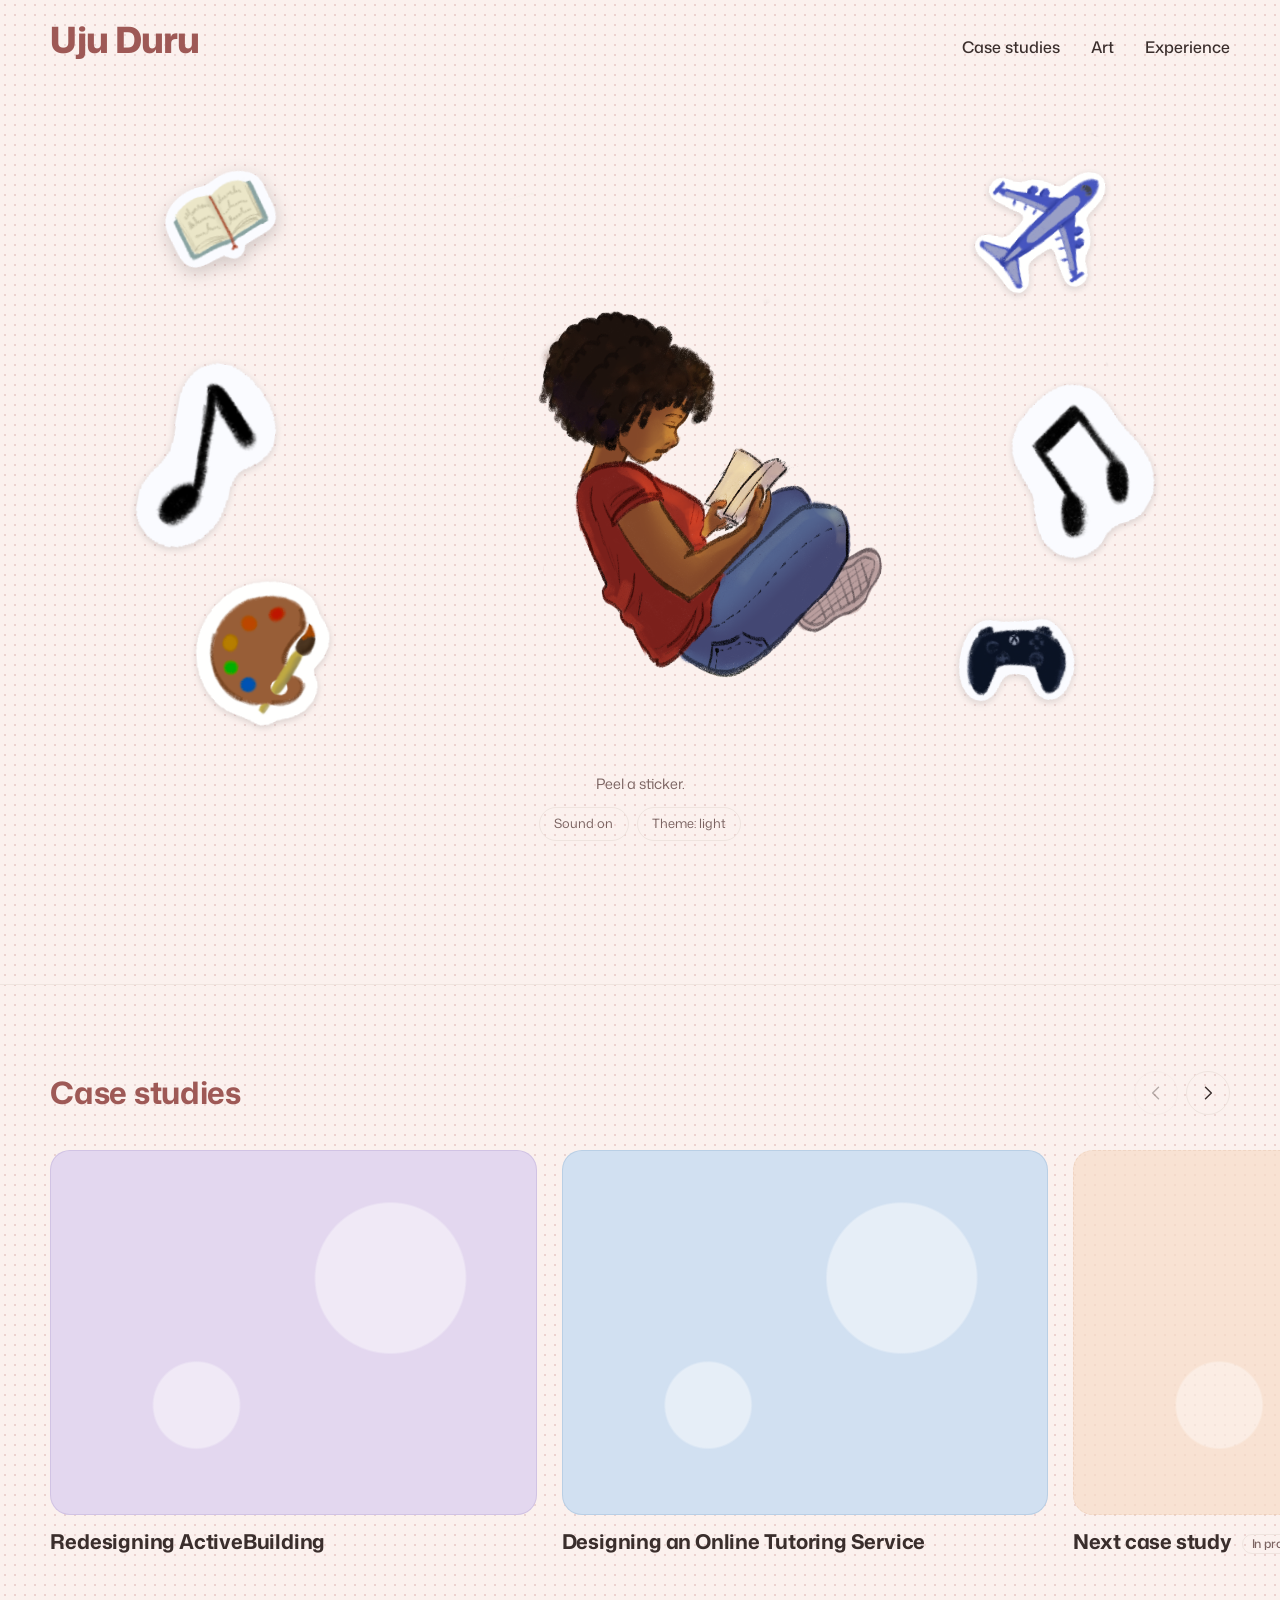
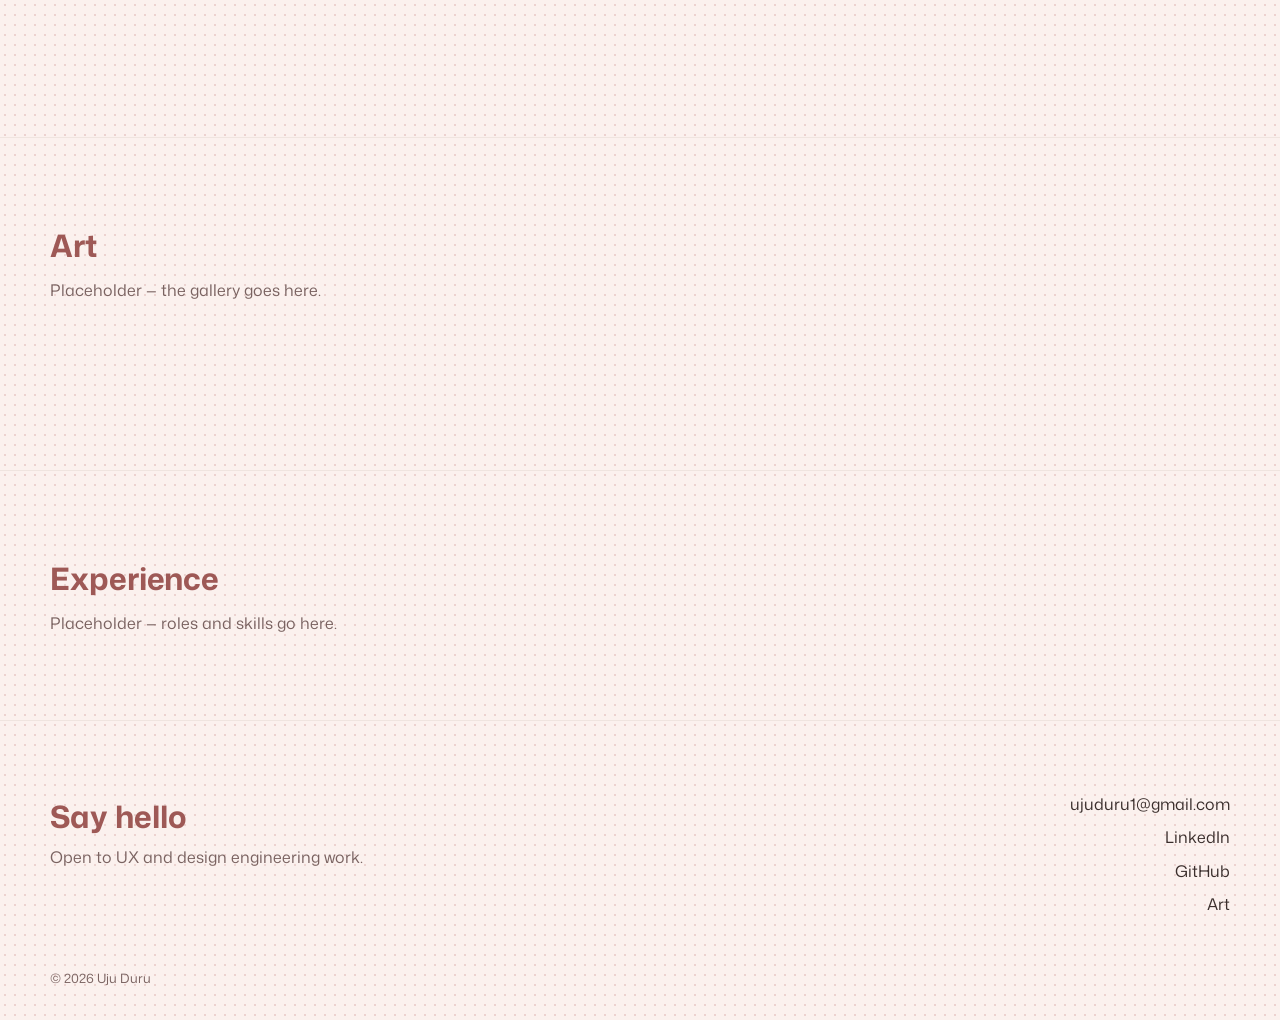
==== index.html @ 6e9f1847 "Stop the rectangular shadow showing around contour stickers The lift was a box-shadow on .sticker-in" ====
<!doctype html>
<html lang="en">
<head>
  <meta charset="utf-8">
  <meta name="viewport" content="width=device-width, initial-scale=1">
  <title>Uju Duru — UX / Design Engineer</title>
  <meta name="description" content="Portfolio of Uju Duru — case studies, art, and experience.">

  <!-- Favicon, cropped from the self-portrait so it still reads at 16px. -->
  <link rel="icon" href="assets/icon/favicon.ico" sizes="any">
  <link rel="icon" type="image/png" sizes="32x32" href="assets/icon/favicon-32.png">
  <link rel="icon" type="image/png" sizes="16x16" href="assets/icon/favicon-16.png">
  <link rel="apple-touch-icon" href="assets/icon/apple-touch-icon.png">

  <!-- Link preview. NOTE: og:image must be an ABSOLUTE url once this is hosted —
       most scrapers ignore relative paths. Swap in the real domain then. -->
  <meta property="og:type" content="website">
  <meta property="og:title" content="Uju Duru — UX / Design Engineer">
  <meta property="og:description" content="Case studies, art, and experience.">
  <meta property="og:image" content="assets/icon/link-preview.jpg">
  <meta property="og:image:width" content="1200">
  <meta property="og:image:height" content="630">
  <meta property="og:image:alt" content="A drawn self-portrait of Uju, smiling.">
  <meta name="twitter:card" content="summary_large_image">

  <!-- Display font. Swap by changing BOTH this link and --font-display in css/style.css.
       Try the others live with ?font=albert | alexandria | hanken | maven | merriweather | mona | museo -->
  <link rel="preconnect" href="https://fonts.googleapis.com">
  <link rel="preconnect" href="https://fonts.gstatic.com" crossorigin>
  <link id="display-font" rel="stylesheet"
        href="https://fonts.googleapis.com/css2?family=Mona+Sans:wght@400;500;700;800&display=swap">

  <!-- bump ?v= when you edit these, so browsers pick up the change -->
  <link rel="stylesheet" href="css/style.css?v=27">

  <!-- Artwork can be .png or .svg. Try png, then svg, then show the word (or a blank cover).
       Defined here because images start loading before the body script runs. -->
  <script>
    function pickFormat(img, fallback) {
      if (!img.dataset.tried) { img.dataset.tried = '1'; img.src = fallback; return; }
      var sticker = img.closest('.sticker');
      var hero = img.closest('.me');
      var card = img.closest('.project-card');
      if (sticker) sticker.classList.add('no-art');
      if (hero) hero.classList.add('is-placeholder');
      if (card) card.classList.add('no-art');
      img.remove();
    }
  </script>
</head>
<body data-art="contour">

  <!-- ============ HEADER ============ -->
  <header class="site-header">
    <a class="wordmark" href="index.html">Uju Duru</a>

    <nav class="site-nav" aria-label="Main">
      <ul>
        <li><a href="#case-studies">Case studies</a></li>
        <li><a href="#art">Art</a></li>
        <li><a href="#experience">Experience</a></li>
      </ul>
    </nav>
  </header>

  <main>
    <!-- ============ HERO: the girl in the bubble ============ -->
    <!-- PLACEHOLDER STRUCTURE. Drop your Figma art in and the layout holds:
         - .me-bubble  → you, floating in the big bubble (svg or png with transparency)
         - .bubble     → one per interest; --x/--y are % of the stage, --size is px
         Each bubble is a <button> so it is keyboard-reachable and screen-reader readable. -->
    <section class="scene" aria-labelledby="scene-title">
      <h1 id="scene-title" class="visually-hidden">Uju Duru — UX and design engineer</h1>

      <!-- The stickers are applied to the page. Uju is drawn into it: no die-cut
           border, no shadow, no lift, nothing to peel. That difference is the
           whole idea, so keep it if you restyle these. -->
      <div class="stage" id="stage">
        <figure class="me">
          <img src="assets/me-in-bubble.png?v=27" alt="Uju, sitting cross-legged and reading"
               onerror="pickFormat(this, 'assets/me-in-bubble.svg?v=27')">
          <figcaption class="placeholder-note">assets/me-in-bubble.png</figcaption>
        </figure>

        <button class="sticker" data-sound="reading" data-started
                style="--x: 10%; --y: 14%; --size: clamp(64px, 16.5cqw, 198px); --tilt: -13deg">
          <span class="sticker-inner">
            <img class="sticker-art" src="assets/stickers/reading.png?v=27" alt=""
                 onerror="pickFormat(this, 'assets/stickers/reading.svg?v=27')">
            <span class="sticker-shine" aria-hidden="true"></span>
            <span class="sticker-label">Reading</span>
          </span>
        </button>
        <button class="sticker" data-sound="plane"
                style="--x: 91%; --y: 12%; --size: clamp(60px, 15.5cqw, 186px); --tilt: 6deg">
          <span class="sticker-inner">
            <img class="sticker-art" src="assets/stickers/plane.png?v=27" alt=""
                 onerror="pickFormat(this, 'assets/stickers/plane.svg?v=27')">
            <span class="sticker-shine" aria-hidden="true"></span>
            <span class="sticker-label">Travel</span>
          </span>
        </button>
        <button class="sticker" data-sound="singing"
                style="--x: 7%; --y: 48%; --size: clamp(58px, 15cqw, 180px); --tilt: 10deg">
          <span class="sticker-inner">
            <img class="sticker-art" src="assets/stickers/singing.png?v=27" alt=""
                 onerror="pickFormat(this, 'assets/stickers/singing.svg?v=27')">
            <span class="sticker-shine" aria-hidden="true"></span>
            <span class="sticker-label">Singing</span>
          </span>
        </button>
        <button class="sticker" data-sound="guitar"
                style="--x: 94%; --y: 50%; --size: clamp(56px, 14.5cqw, 174px); --tilt: -15deg">
          <span class="sticker-inner">
            <img class="sticker-art" src="assets/stickers/guitar.png?v=27" alt=""
                 onerror="pickFormat(this, 'assets/stickers/guitar.svg?v=27')">
            <span class="sticker-shine" aria-hidden="true"></span>
            <span class="sticker-label">Guitar</span>
          </span>
        </button>
        <button class="sticker" data-sound="drawing"
                style="--x: 12%; --y: 84%; --size: clamp(54px, 14cqw, 168px); --tilt: -4deg">
          <span class="sticker-inner">
            <img class="sticker-art" src="assets/stickers/drawing.png?v=27" alt=""
                 onerror="pickFormat(this, 'assets/stickers/drawing.svg?v=27')">
            <span class="sticker-shine" aria-hidden="true"></span>
            <span class="sticker-label">Drawing</span>
          </span>
        </button>
        <button class="sticker" data-sound="games"
                style="--x: 88%; --y: 86%; --size: clamp(50px, 13cqw, 156px); --tilt: 12deg">
          <span class="sticker-inner">
            <img class="sticker-art" src="assets/stickers/games.png?v=27" alt=""
                 onerror="pickFormat(this, 'assets/stickers/games.svg?v=27')">
            <span class="sticker-shine" aria-hidden="true"></span>
            <span class="sticker-label">Games</span>
          </span>
        </button>
      </div>

      <p class="scene-hint">Peel a sticker.</p>

      <!-- Peeled stickers land here. The label is the only place the idea is
           ever stated, and only once the page is bare. -->
      <div class="tray" id="tray">
        <p class="tray-label"><span id="tray-text">things i like</span> <span class="tray-count" id="tray-count">(0 of 6)</span></p>
        <ul class="tray-items" id="tray-items"></ul>
        <button id="restick" class="pill tray-restick" type="button" hidden>stick them back on</button>
      </div>

      <div class="scene-controls">
        <button id="mute" class="pill" type="button" aria-pressed="false">
          <span class="mute-on">Sound on</span><span class="mute-off">Sound off</span>
        </button>
        <button id="theme" class="pill" type="button">Theme: auto</button>
      </div>
    </section>

        <!-- ============ CASE STUDIES: swipeable cards ============ -->
    <!-- One <li> per project. Cover art goes in assets/projects/<slug>.png (or .svg),
         ideally 1600x1200 (4:3). Until it exists the card shows a pastel wash with the name.
         --tint picks the wash colour from the pastels in css/style.css.
         To add a project: copy case-studies/_template.html to case-studies/<slug>.html,
         copy one <li> below, and point its href at the new page. -->
    <section id="case-studies" class="band band-carousel" data-carousel aria-labelledby="cs-title">
      <div class="band-head">
        <h2 id="cs-title">Case studies</h2>
        <div class="carousel-arrows">
          <button class="arrow" type="button" data-dir="prev" aria-label="Previous case study" aria-controls="cs-track">
            <svg viewBox="0 0 24 24" aria-hidden="true"><path d="M15 5l-7 7 7 7"/></svg>
          </button>
          <button class="arrow" type="button" data-dir="next" aria-label="Next case study" aria-controls="cs-track">
            <svg viewBox="0 0 24 24" aria-hidden="true"><path d="M9 5l7 7-7 7"/></svg>
          </button>
        </div>
      </div>

      <ul class="card-track" id="cs-track">
        <li class="project-card" style="--tint: var(--p-lilac)">
          <!-- TODO: point at case-studies/activebuilding.html once you copy the template -->
          <a href="case-studies/_template.html">
            <div class="card-cover">
              <img src="assets/projects/activebuilding.png" alt="" loading="lazy"
                   onerror="pickFormat(this, 'assets/projects/activebuilding.svg')">
            </div>
            <h3 class="card-name">Redesigning ActiveBuilding</h3>
          </a>
        </li>
        <li class="project-card" style="--tint: var(--p-sky)">
          <!-- TODO: point at case-studies/tutoring.html once you copy the template -->
          <a href="case-studies/_template.html">
            <div class="card-cover">
              <img src="assets/projects/tutoring.png" alt="" loading="lazy"
                   onerror="pickFormat(this, 'assets/projects/tutoring.svg')">
            </div>
            <h3 class="card-name">Designing an Online Tutoring Service</h3>
          </a>
        </li>
        <li class="project-card is-soon" style="--tint: var(--p-peach)">
          <div class="card-cover"></div>
          <h3 class="card-name">Next case study <span class="card-soon">In progress</span></h3>
        </li>
      </ul>
    </section>

    <section id="art" class="band">
      <h2>Art</h2>
      <p class="todo">Placeholder — the gallery goes here.</p>
    </section>

    <section id="experience" class="band">
      <h2>Experience</h2>
      <p class="todo">Placeholder — roles and skills go here.</p>
    </section>
  </main>

  <!-- ============ FOOTER ============ -->
  <footer class="site-footer">
    <div class="footer-inner">
      <div class="footer-say">
        <h2>Say hello</h2>
        <p>Open to UX and design engineering work.</p>
      </div>

      <ul class="footer-links">
        <li><a href="mailto:ujuduru1@gmail.com">ujuduru1@gmail.com</a></li>
        <li><a href="https://www.linkedin.com/in/anthonia-uju-duru/">LinkedIn</a></li>
        <li><a href="https://github.com/aoduru/">GitHub</a></li>
        <li><a href="#art">Art</a></li>
      </ul>
    </div>

    <p class="footer-fine">© <span id="year">2026</span> Uju Duru</p>
  </footer>

  <script src="js/site.js?v=27"></script>
  <script src="js/stickers.js?v=27"></script>
  <script src="js/carousel.js?v=27"></script>
</body>
</html>
---- css/style.css ----
/* ===========================================================
   Uju Duru — portfolio
   Tokens first. Replace the colour values with your Figma ones;
   nothing else needs to change.
   =========================================================== */

:root {
  /* --- Type ---------------------------------------------------
     Display font options (all on Google Fonts). To switch, change
     this value AND the <link> in index.html:
       'Albert Sans'      — clean, neutral, friendly
       'Alexandria'       — geometric, a little wide
       'Hanken Grotesk'   — grotesk, very legible
       'Maven Pro'        — rounded, playful
       'Merriweather Sans'— sturdy, humanist
       'Mona Sans'        — wide weight range, modern  ← current
       'MuseoModerno'     — the most playful of the seven
  */
  --font-display: 'Mona Sans', system-ui, -apple-system, sans-serif;
  --font-body: var(--font-display);

  --step-name: clamp(1.5rem, 1.1rem + 1.6vw, 2.25rem);
  --step-nav: clamp(0.9rem, 0.85rem + 0.2vw, 1rem);
  --step-h2: clamp(1.4rem, 1.2rem + 0.9vw, 2rem);

  /* --- Colour -------------------------------------------------
     Cream + pink. The pink has two jobs and two values, because
     #CA8A88 on #FFFDF8 is 2.75:1 — too low for body text (needs
     4.5:1) and even for large text (needs 3:1).
       --accent      #CA8A88  your pink, for rules, hovers, accents
       --accent-ink  #9E5956  same hue, darkened to 5.1:1, for pink TEXT
       --ink         #3A2E2C  warm near-black, 12.9:1, for reading
  */
  /* Page base. Three options, switchable with ?bg=cream | white | sky
     so you can compare them on the real page. */
  --cream: #FFFDF8;
  --white: #FFFFFF;
  --blush: #FBF1EE;
  --page: var(--blush);

  --bg: var(--page);
  --ink: #3A2E2C;
  --ink-soft: #7A6361;
  --rule: #EFE4DF;
  --accent: #CA8A88;
  --accent-ink: #9E5956;

  /* Dot grid, like sketchbook paper. A regular square grid rather than an
     offset one: dot-grid notebooks are square, and the even rhythm is what
     reads as "something you could draw on". */
  --dot: rgba(202, 138, 136, 0.30);
  --dot-gap: 10px;
  --dot-r: 0.9px;

  /* used by the project-card placeholder wash */
  --bubble-skin: rgba(255, 255, 255, 0.45);
  --bubble-edge: rgba(202, 138, 136, 0.55);

  /* Pastels, one per interest. Soft enough to sit on sky without
     competing with the sketch inside. */
  --p-lilac:  #D9CCF0;
  --p-sky:    #BFD8F2;
  --p-rose:   #F2C9D4;
  --p-peach:  #F7D4B8;
  --p-mint:   #BFE6D4;
  --p-butter: #F6E3A8;

  /* --- Layout ------------------------------------------------ */
  --gutter: clamp(1.25rem, 0.75rem + 3vw, 4rem);
  --header-pad: 1.25rem;   /* equal top and bottom */
  --measure: 68ch;
}

:root[data-bg="white"] { --page: var(--white); }
:root[data-bg="cream"] { --page: var(--cream); }

/* --- Dark: a night sky, not a brown room -------------------------------
   Deliberately NOT applied on bare `prefers-color-scheme: dark`. The site is
   light by default for everyone; dark arrives only when the visitor chooses
   it, or chooses "auto" and their system is dark. -------------------------- */
@media (prefers-color-scheme: dark) {
  :root[data-theme="auto"] {
    --bg: #121823;
    --ink: #EEF2F8;
    --ink-soft: #A9B4C4;
    --rule: #252E3C;
    --accent: #E0A5A2;
    --accent-ink: #E8B8B5;
    --dot: rgba(224, 165, 162, 0.22);
    --bubble-skin: rgba(232, 238, 247, 0.07);
    --bubble-edge: rgba(224, 165, 162, 0.5);
  }
}
:root[data-theme="dark"] {
  --bg: #121823;
  --ink: #EEF2F8;
  --ink-soft: #A9B4C4;
  --rule: #252E3C;
  --accent: #E0A5A2;
  --accent-ink: #E8B8B5;
  --dot: rgba(224, 165, 162, 0.22);
  --bubble-skin: rgba(232, 238, 247, 0.07);
  --bubble-edge: rgba(224, 165, 162, 0.5);
}

/* ---------- Reset-ish ---------- */
*, *::before, *::after { box-sizing: border-box; }
html { -webkit-text-size-adjust: 100%; }
body {
  margin: 0;
  background-color: var(--bg);
  background-image: radial-gradient(circle at center,
    var(--dot) var(--dot-r), transparent calc(var(--dot-r) + 0.5px));
  background-size: var(--dot-gap) var(--dot-gap);
  color: var(--ink);
  font-family: var(--font-body);
  font-size: 1rem;
  line-height: 1.6;
  -webkit-font-smoothing: antialiased;
}
img, svg { max-width: 100%; height: auto; display: block; }
a { color: inherit; }

.visually-hidden {
  position: absolute; width: 1px; height: 1px;
  padding: 0; margin: -1px; overflow: hidden;
  clip: rect(0 0 0 0); white-space: nowrap; border: 0;
}

/* ===========================================================
   HEADER — name left, links right, space-between
   =========================================================== */
.site-header {
  display: flex;
  justify-content: space-between;
  align-items: baseline;
  gap: 1.5rem;
  flex-wrap: wrap;
  padding: var(--header-pad) var(--gutter);
}

.wordmark {
  font-family: var(--font-display);
  font-size: var(--step-name);
  font-weight: 800;
  letter-spacing: -0.02em;
  text-decoration: none;
  line-height: 1.1;
}
.wordmark { color: var(--accent-ink); }
.wordmark:hover { color: var(--ink); }

.site-nav ul {
  display: flex;
  align-items: baseline;
  gap: clamp(1rem, 0.5rem + 1.8vw, 2.25rem);
  margin: 0; padding: 0;
  list-style: none;
}
.site-nav a {
  font-family: var(--font-display);
  font-size: var(--step-nav);
  font-weight: 500;
  text-decoration: none;
  padding-bottom: 2px;
  border-bottom: 1.5px solid transparent;
}
.site-nav a:hover,
.site-nav a:focus-visible { border-bottom-color: var(--accent); }

/* ===========================================================
   HERO — the sticker page
   =========================================================== */
/* The hero fills the screen below the header and centres itself in it, so the
   whole composition — Uju, the stickers, the hint and the controls — is visible
   the moment the page opens instead of running off the bottom. */
.scene {
  min-height: calc(100svh - 80px);
  display: flex;
  flex-direction: column;
  justify-content: center;
  padding: clamp(0.5rem, 1vw, 1.5rem) var(--gutter) clamp(1rem, 2vw, 2rem);
}

.stage {
  position: relative;
  /* Height-led rather than width-led: the stage takes what the viewport has
     left over, and its width follows from the ratio. */
  height: min(calc(100svh - 260px), 620px);
  aspect-ratio: 16 / 10;
  width: auto;
  max-width: 100%;
  margin-inline: auto;
  min-height: 360px;
  /* Sticker sizes are given in cqw, so they grow with the stage instead of
     staying at a fixed pixel size and shrinking visually on a big screen. */
  container-type: inline-size;
}

/* Uju: drawn into the paper. No border, no shadow, no lift — the one thing
   on this page that cannot be peeled off. */
.me {
  position: absolute;
  inset: 50% auto auto 50%;
  translate: -50% -50%;
  height: 92%;
  width: auto;
  max-width: 62%;
  margin: 0;
}
.me img { height: 100%; width: auto; object-fit: contain; }
.me .placeholder-note { display: none; }
.me.is-placeholder {
  aspect-ratio: 1;
  display: grid;
  place-items: center;
  border: 1.5px dashed var(--rule);
  border-radius: 50%;
}
.me.is-placeholder .placeholder-note {
  display: block;
  font-size: 0.8rem;
  color: var(--ink-soft);
}

/* ---------- Stickers ---------- */
.sticker[data-sound="reading"] { --tint: var(--p-lilac); }
.sticker[data-sound="plane"]   { --tint: var(--p-sky); }
.sticker[data-sound="singing"] { --tint: var(--p-rose); }
.sticker[data-sound="drawing"] { --tint: var(--p-peach); }
.sticker[data-sound="guitar"]  { --tint: var(--p-butter); }
.sticker[data-sound="games"]   { --tint: var(--p-mint); }

.sticker {
  position: absolute;
  left: var(--x);
  top: var(--y);
  width: var(--size);
  height: var(--size);
  translate: -50% -50%;
  rotate: var(--tilt, 0deg);     /* stickers are never applied straight */
  padding: 0;
  border: 0;
  background: none;
  font: inherit;
  cursor: grab;
}

/* The die cut: a white edge around the art, the way a cut sticker keeps a
   margin of backing. The lift happens on this inner layer so the outer one
   stays free to carry the sticker across to the tray. */
.sticker-inner {
  display: grid;
  place-items: center;
  width: 100%;
  height: 100%;
  border-radius: 24%;
  background: color-mix(in srgb, var(--tint) 34%, #FFFFFF);
  border: 4px solid #FFFFFF;
  box-shadow: 0 2px 4px rgba(58, 46, 44, 0.16);
  transform-origin: 14% 14%;
  transition: transform 220ms cubic-bezier(0.2, 0.7, 0.3, 1), box-shadow 220ms ease;
  will-change: transform;
}

/* Hover is the invitation; the click commits. Rotating about the top-left
   origin lifts the opposite corner toward the reader. */
.sticker:hover .sticker-inner,
.sticker:focus-visible .sticker-inner {
  transform: perspective(620px) rotate3d(-1, 1, 0, 17deg) translateZ(6px);
  box-shadow: 0 12px 20px rgba(58, 46, 44, 0.20);
}

/* One sticker starts already peeled a little, which teaches the whole
   interaction without a word of instruction. */
.sticker[data-started] .sticker-inner {
  transform: perspective(620px) rotate3d(-1, 1, 0, 11deg) translateZ(3px);
  box-shadow: 0 8px 14px rgba(58, 46, 44, 0.18);
}

/* No hover on touch, so every sticker wears a lifted corner at rest. */
@media (hover: none) {
  .sticker .sticker-inner {
    transform: perspective(620px) rotate3d(-1, 1, 0, 10deg) translateZ(3px);
    box-shadow: 0 8px 14px rgba(58, 46, 44, 0.18);
  }
}

.sticker:focus-visible { outline: 2px solid var(--accent); outline-offset: 4px; }
.sticker:active { cursor: grabbing; }

.sticker-art {
  width: 64%;
  height: 64%;
  object-fit: contain;
  pointer-events: none;
  user-select: none;
  /* drop-shadow traces the artwork's alpha rather than its box, so once the
     die cut is drawn into the PNG the shadow follows the cut edge. */
  filter: drop-shadow(0 2px 3px rgba(58, 46, 44, 0.18));
  transition: filter 220ms ease;
}

/* A coloured glow behind the art on hover — the sticker catching the light. */
.sticker:hover .sticker-art,
.sticker:focus-visible .sticker-art {
  filter:
    drop-shadow(0 6px 10px rgba(58, 46, 44, 0.22))
    drop-shadow(0 0 9px color-mix(in srgb, var(--tint) 75%, transparent));
}

/* The gloss sweep. Masked by the artwork's own alpha (--art, set in JS from
   whichever file actually loaded), so the highlight runs across the sticker
   shape instead of a rectangle — which is what makes it read as laminate. */
.sticker-shine {
  position: absolute;
  width: 64%;
  height: 64%;
  pointer-events: none;
  opacity: 0;
  background: linear-gradient(105deg,
    transparent 38%,
    rgba(255, 255, 255, 0.78) 48%,
    rgba(255, 255, 255, 0.95) 51%,
    transparent 62%);
  background-size: 260% 100%;
  background-position: 140% 0;
  mask-image: var(--art, none);
  mask-size: contain;
  mask-position: center;
  mask-repeat: no-repeat;
  -webkit-mask-image: var(--art, none);
  -webkit-mask-size: contain;
  -webkit-mask-position: center;
  -webkit-mask-repeat: no-repeat;
  transition: opacity 180ms ease;
}
.sticker:hover .sticker-shine,
.sticker:focus-visible .sticker-shine {
  opacity: 1;
  animation: shine-sweep 820ms cubic-bezier(0.3, 0.6, 0.3, 1);
}
@keyframes shine-sweep {
  from { background-position: 140% 0; }
  to   { background-position: -45% 0; }
}

/* A second, slower glimmer on the sticker that rests already lifted, so the
   one teaching the interaction also catches the eye. */
.sticker[data-started] .sticker-shine {
  opacity: 0.55;
  animation: shine-sweep 2.6s cubic-bezier(0.3, 0.6, 0.3, 1) 1.2s 2;
}

/* Always in the accessibility tree; visible only when a drawing is missing. */
.sticker-label {
  position: absolute;
  width: 1px; height: 1px;
  margin: -1px; padding: 0;
  overflow: hidden;
  clip: rect(0 0 0 0);
  white-space: nowrap;
}
.sticker.no-art .sticker-shine { display: none; }
.sticker.no-art .sticker-label {
  position: static;
  width: auto; height: auto;
  margin: 0; overflow: visible;
  clip: auto; white-space: normal;
  font-size: 0.8rem;
  color: var(--ink);
}

/* ---------------------------------------------------------------
   CONTOUR ART
   When the drawings carry their own white die cut, every bit of chrome
   underneath them is wrong — the sticker should BE the shape, with no
   white space of its own. Set data-art="contour" on <body> and the
   circle, the pastel fill and the card shadow all drop away, leaving the
   artwork, a shadow tracing its cut edge, and the gloss.

   It sits on <body> rather than .stage so the tray copies change too;
   otherwise peeled stickers would land as circles.
   --------------------------------------------------------------- */
.sticker[data-art="contour"] .sticker-inner,
body[data-art="contour"] .sticker-inner {
  background: none;
  border: 0;
  box-shadow: none;
  border-radius: 0;
}
.sticker[data-art="contour"] .sticker-art,
.sticker[data-art="contour"] .sticker-shine,
body[data-art="contour"] .sticker-art,
body[data-art="contour"] .sticker-shine {
  width: 100%;
  height: 100%;
}
/* The lift shadow is a box-shadow on a square element. With no square to cast
   it, it shows as a floating rectangle around transparent art — most obvious on
   the book, which is wide and pale. In contour mode the lift is carried by a
   drop-shadow on the artwork instead, which follows the drawn edge.

   These selectors are deliberately long: they have to out-weigh
   .sticker:hover .sticker-inner and .sticker[data-started] .sticker-inner,
   which are more specific than the plain contour rule above. */
body[data-art="contour"] .sticker .sticker-inner,
body[data-art="contour"] .sticker:hover .sticker-inner,
body[data-art="contour"] .sticker:focus-visible .sticker-inner,
body[data-art="contour"] .sticker[data-started] .sticker-inner {
  box-shadow: none;
}
body[data-art="contour"] .sticker[data-started] .sticker-art {
  filter: drop-shadow(0 6px 9px rgba(58, 46, 44, 0.22));
}
body[data-art="contour"] .sticker:hover .sticker-art,
body[data-art="contour"] .sticker:focus-visible .sticker-art {
  filter:
    drop-shadow(0 9px 14px rgba(58, 46, 44, 0.26))
    drop-shadow(0 0 9px color-mix(in srgb, var(--tint) 70%, transparent));
}

.tray-item[data-art="contour"],
body[data-art="contour"] .tray-item {
  background: none;
  border: 0;
  box-shadow: none;
  border-radius: 0;
}
.tray-item[data-art="contour"] img,
body[data-art="contour"] .tray-item img {
  width: 100%;
  height: 100%;
}

/* The peel: the inner layer curls up, the outer one carries it to the tray.
   --fly-x / --fly-y are measured in JS, so the sticker lands where the tray is. */
.sticker.is-peeling {
  pointer-events: none;
  z-index: 5;
  animation: sticker-fly 640ms cubic-bezier(0.4, 0.05, 0.3, 1) forwards;
}
.sticker.is-peeling .sticker-inner {
  animation: sticker-curl 640ms cubic-bezier(0.4, 0.05, 0.3, 1) forwards;
}
@keyframes sticker-curl {
  0%   { transform: perspective(620px) rotate3d(-1, 1, 0, 17deg) translateZ(6px); }
  45%  { transform: perspective(620px) rotate3d(-1, 1, 0, 68deg) translateZ(26px); }
  100% { transform: perspective(620px) rotate3d(-1, 1, 0, 104deg) translateZ(34px); }
}
@keyframes sticker-fly {
  0%   { transform: none; opacity: 1; }
  70%  { opacity: 1; }
  100% { transform: translate(var(--fly-x, 0px), var(--fly-y, 0px)) scale(0.42); opacity: 0; }
}

.sticker[hidden] { display: none; }

/* ---------- The tray ---------- */
/* Nothing has been peeled yet, so there is nothing to show. It appears on the
   first peel, which also keeps the hero inside one screen. */
.tray.is-empty { display: none; }

.tray {
  max-width: 1100px;
  margin: clamp(1.5rem, 1rem + 2vw, 3rem) auto 0;
  perspective: 700px;
}
.tray-label {
  margin: 0 0 0.5rem;
  font-size: 0.85rem;
  color: var(--ink-soft);
}
.tray-count { opacity: 0.7; }

/* A shallow dish rather than a flat strip: tipped back a few degrees with an
   inner shadow, so peeled stickers look dropped in rather than lined up. */
.tray-items {
  display: flex;
  align-items: center;
  gap: 0.4rem;
  min-height: 86px;
  margin: 0;
  padding: 0.75rem 1rem;
  list-style: none;
  border: 1.5px dashed var(--rule);
  border-radius: 16px;
  box-shadow: inset 0 8px 16px rgba(58, 46, 44, 0.07);
  transform: rotateX(9deg);
  transform-origin: bottom center;
}
.tray-item {
  width: 54px;
  height: 54px;
  display: grid;
  place-items: center;
  border-radius: 24%;
  background: color-mix(in srgb, var(--tint) 34%, #FFFFFF);
  border: 3px solid #FFFFFF;
  box-shadow: 0 2px 5px rgba(58, 46, 44, 0.18);
  rotate: var(--tilt, 0deg);
  animation: tray-drop 260ms cubic-bezier(0.2, 0.8, 0.3, 1) backwards;
}
.tray-item img { width: 64%; height: 64%; object-fit: contain; }
@keyframes tray-drop {
  from { transform: translateY(-14px) scale(1.15); opacity: 0; }
  to   { transform: none; opacity: 1; }
}
.tray-restick { margin-top: 0.75rem; }

@media (prefers-reduced-motion: reduce) {
  .sticker-shine { animation: none; }
  .sticker-inner,
  .sticker.is-peeling,
  .sticker.is-peeling .sticker-inner,
  .tray-item { animation-duration: 1ms; transition-duration: 1ms; }
}

.scene-hint {
  text-align: center;
  color: var(--ink-soft);
  font-size: 0.9rem;
  margin: 1.5rem 0 0;
}

/* ===========================================================
   SECTION STUBS
   =========================================================== */
.band {
  padding: clamp(3rem, 2rem + 4vw, 6rem) var(--gutter);
  border-top: 1px solid var(--rule);
  margin-top: clamp(3rem, 2rem + 4vw, 6rem);
}
.band:first-of-type { margin-top: clamp(4rem, 3rem + 5vw, 8rem); }
.band h2 {
  color: var(--accent-ink);
  font-family: var(--font-display);
  font-size: var(--step-h2);
  font-weight: 700;
  letter-spacing: -0.01em;
  margin: 0 0 0.5rem;
}
.todo { color: var(--ink-soft); max-width: var(--measure); margin: 0; }

/* ===========================================================
   FOOTER
   =========================================================== */
.site-footer {
  border-top: 1px solid var(--rule);
  padding: clamp(2.5rem, 2rem + 3vw, 4.5rem) var(--gutter) 2rem;
}
.footer-inner {
  display: flex;
  justify-content: space-between;
  align-items: flex-start;
  flex-wrap: wrap;
  gap: 2rem;
}
.footer-say h2 {
  color: var(--accent-ink);
  font-family: var(--font-display);
  font-size: var(--step-h2);
  font-weight: 700;
  margin: 0 0 0.25rem;
}
.footer-say p { margin: 0; color: var(--ink-soft); }

.footer-links {
  display: flex;
  flex-direction: column;
  gap: 0.5rem;
  margin: 0; padding: 0;
  list-style: none;
  text-align: right;
}
.footer-links a {
  font-size: var(--step-nav);
  text-decoration: none;
  border-bottom: 1.5px solid transparent;
}
.footer-links a:hover,
.footer-links a:focus-visible { border-bottom-color: var(--accent); }

.footer-fine {
  margin: clamp(2rem, 1.5rem + 2vw, 3.5rem) 0 0;
  font-size: 0.8rem;
  color: var(--ink-soft);
}

@media (max-width: 560px) {
  /* A narrow stage is taller than it is wide, so the figure goes back to being
     width-led and gives some room back to the stickers. */
  .stage { height: auto; width: 100%; aspect-ratio: 3 / 4; }
  .me { height: auto; width: min(46%, 300px); max-width: none; }
  .me img { height: auto; width: 100%; }
  .site-header { align-items: flex-start; }
  .footer-links { text-align: left; }
  .stage { aspect-ratio: 3 / 4; }
}

/* ===========================================================
   MUTE — the storyboard asks for a visible control, and browsers
   block audio until someone interacts with the page anyway.
   =========================================================== */
.scene-controls {
  display: flex;
  justify-content: center;
  gap: 0.5rem;
  margin-top: 0.75rem;
}
.pill {
  padding: 0.35rem 0.9rem;
  font: inherit;
  font-size: 0.8rem;
  color: var(--ink-soft);
  background: transparent;
  border: 1px solid var(--rule);
  border-radius: 999px;
  cursor: pointer;
}
.pill:hover { border-color: var(--accent); color: var(--ink); }
.pill:focus-visible { outline: 2px solid var(--accent); outline-offset: 2px; }
.pill .mute-off { display: none; }
.pill[aria-pressed="true"] .mute-on { display: none; }
.pill[aria-pressed="true"] .mute-off { display: inline; }

/* ===========================================================
   CASE STUDY CARDS — swipe, scroll or use the arrows
   The track runs edge to edge so the next card peeks in from
   the right; that peek is what tells people it swipes.
   =========================================================== */
.band-carousel { padding-inline: 0; }

.band-head {
  display: flex;
  justify-content: space-between;
  align-items: center;
  gap: 1rem;
  padding-inline: var(--gutter);
  margin-bottom: clamp(1.25rem, 1rem + 1vw, 2rem);
}
.band-head h2 { margin: 0; }

.carousel-arrows { display: flex; gap: 0.5rem; }
.is-static .carousel-arrows { visibility: hidden; }

.arrow {
  display: grid;
  place-items: center;
  width: 44px;
  height: 44px;
  padding: 0;
  color: var(--ink);
  background: transparent;
  border: 1px solid var(--rule);
  border-radius: 50%;
  cursor: pointer;
  transition: border-color 150ms ease, background 150ms ease;
}
.arrow svg {
  width: 20px; height: 20px;
  fill: none; stroke: currentColor;
  stroke-width: 1.75; stroke-linecap: round; stroke-linejoin: round;
}
.arrow:hover:not(:disabled) {
  border-color: var(--accent);
  background: color-mix(in srgb, var(--accent) 14%, transparent);
}
.arrow:focus-visible { outline: 2px solid var(--accent); outline-offset: 2px; }
.arrow:disabled { opacity: 0.35; cursor: default; }

.card-track {
  display: flex;
  gap: clamp(1rem, 0.75rem + 1vw, 1.75rem);
  margin: 0;
  padding: 0.25rem var(--gutter) 1rem;   /* room for the focus ring and hover lift */
  list-style: none;
  overflow-x: auto;
  overscroll-behavior-x: contain;
  scroll-snap-type: x mandatory;
  scroll-padding-inline: var(--gutter);
  scrollbar-width: none;
}
.card-track::-webkit-scrollbar { display: none; }

.project-card {
  flex: 0 0 clamp(260px, 38vw, 520px);
  scroll-snap-align: start;
}
.project-card > a {
  display: block;
  text-decoration: none;
  border-radius: 20px;
}
.project-card > a:focus-visible { outline: 2px solid var(--accent); outline-offset: 4px; }

.card-cover {
  aspect-ratio: 4 / 3;
  overflow: hidden;
  border-radius: 20px;
  background: color-mix(in srgb, var(--tint, var(--p-rose)) 70%, var(--bg));
  border: 1px solid color-mix(in srgb, var(--tint, var(--p-rose)) 80%, var(--ink) 6%);
}
.card-cover img {
  width: 100%;
  height: 100%;
  object-fit: cover;
  transition: scale 400ms ease;
}
.project-card a:hover .card-cover img { scale: 1.03; }

/* no cover yet: the wash, with a faint bubble so it still looks intended */
.project-card.no-art .card-cover,
.project-card.is-soon .card-cover {
  background:
    radial-gradient(circle at 70% 35%, var(--bubble-skin) 0 18%, transparent 18.5%),
    radial-gradient(circle at 30% 70%, var(--bubble-skin) 0 10%, transparent 10.5%),
    color-mix(in srgb, var(--tint, var(--p-rose)) 70%, var(--bg));
}
.project-card.is-soon .card-cover {
  border-style: dashed;
  opacity: 0.7;
}

.card-name {
  margin: 0.9rem 0 0;
  font-family: var(--font-display);
  font-size: clamp(1.05rem, 0.95rem + 0.4vw, 1.3rem);
  font-weight: 700;
  line-height: 1.25;
  letter-spacing: -0.01em;
}
.project-card a:hover .card-name { color: var(--accent-ink); }

.card-soon {
  display: inline-block;
  margin-left: 0.4rem;
  padding: 0.1rem 0.55rem;
  font-size: 0.75rem;
  font-weight: 500;
  color: var(--ink-soft);
  border: 1px solid var(--rule);
  border-radius: 999px;
  vertical-align: middle;
}

@media (max-width: 560px) {
  .project-card { flex-basis: 82vw; }
}

@media (prefers-reduced-motion: reduce) {
  .card-cover img { transition: none; }
}
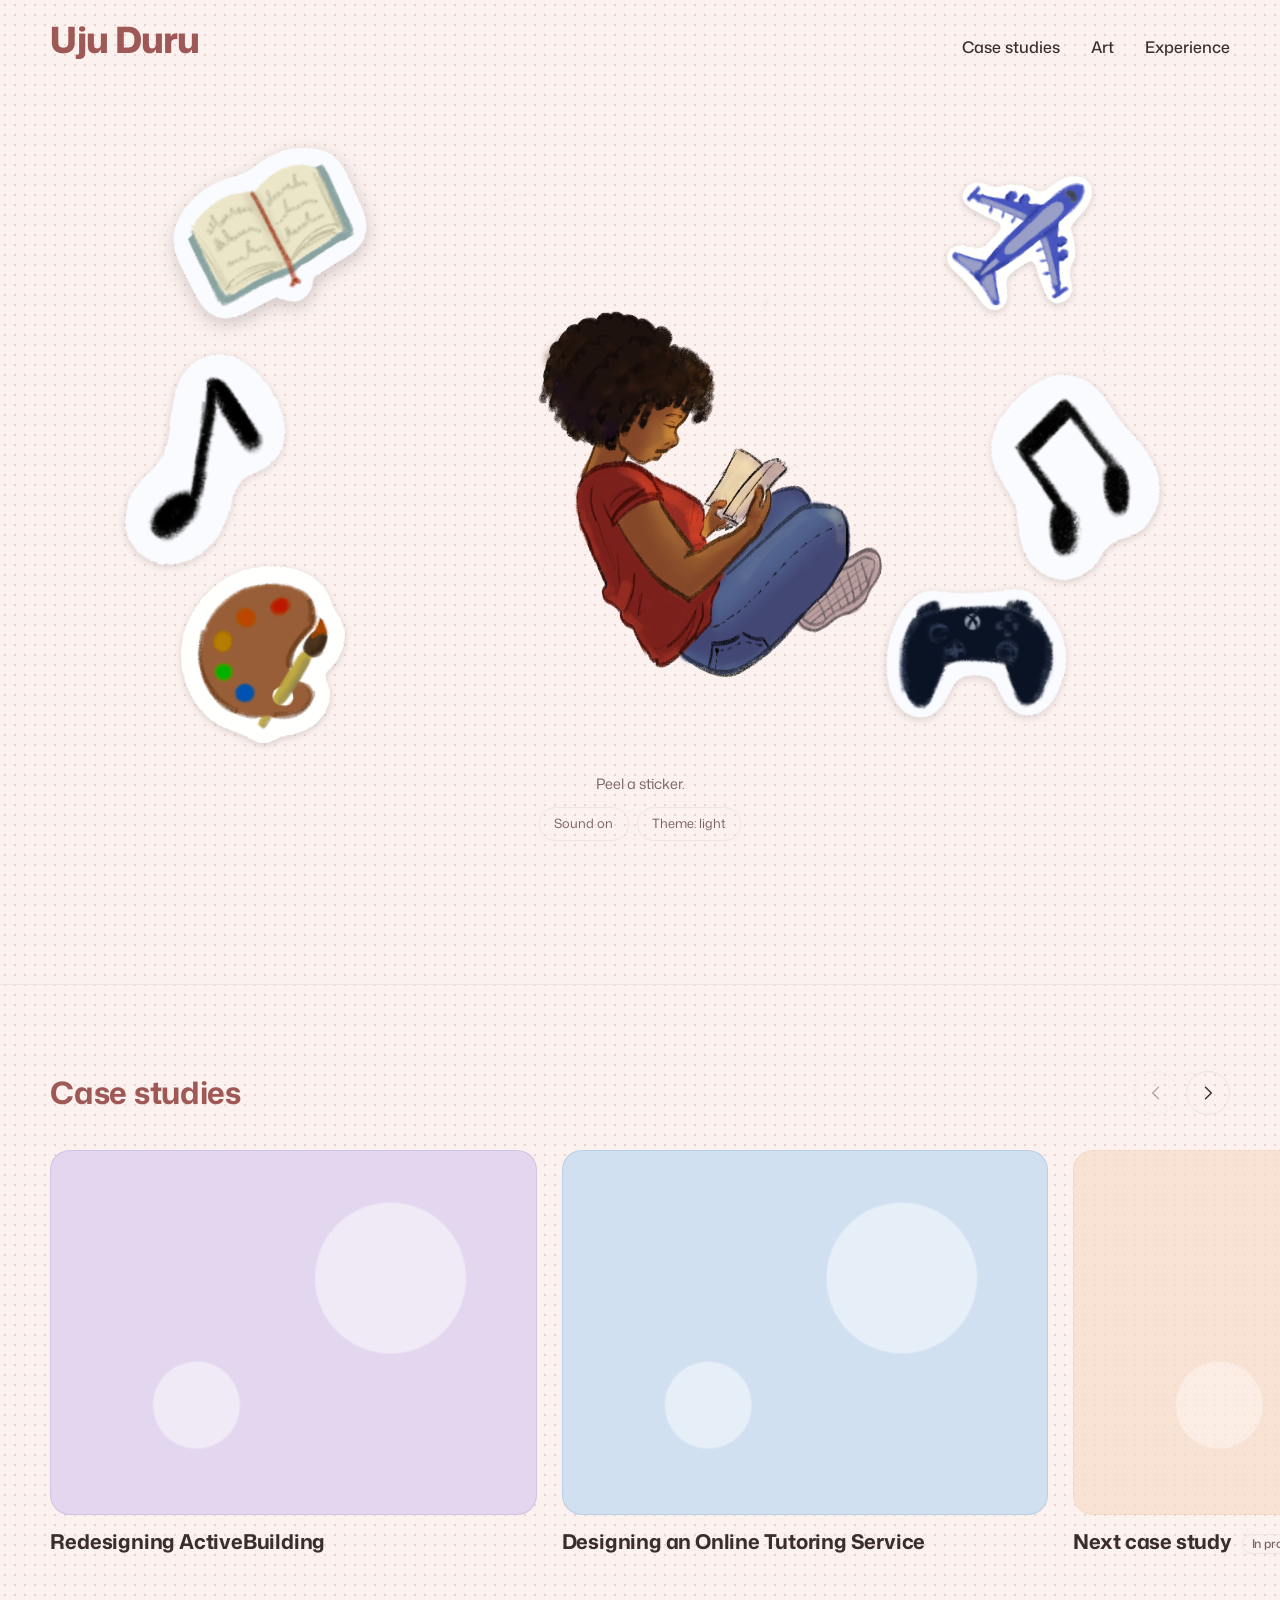
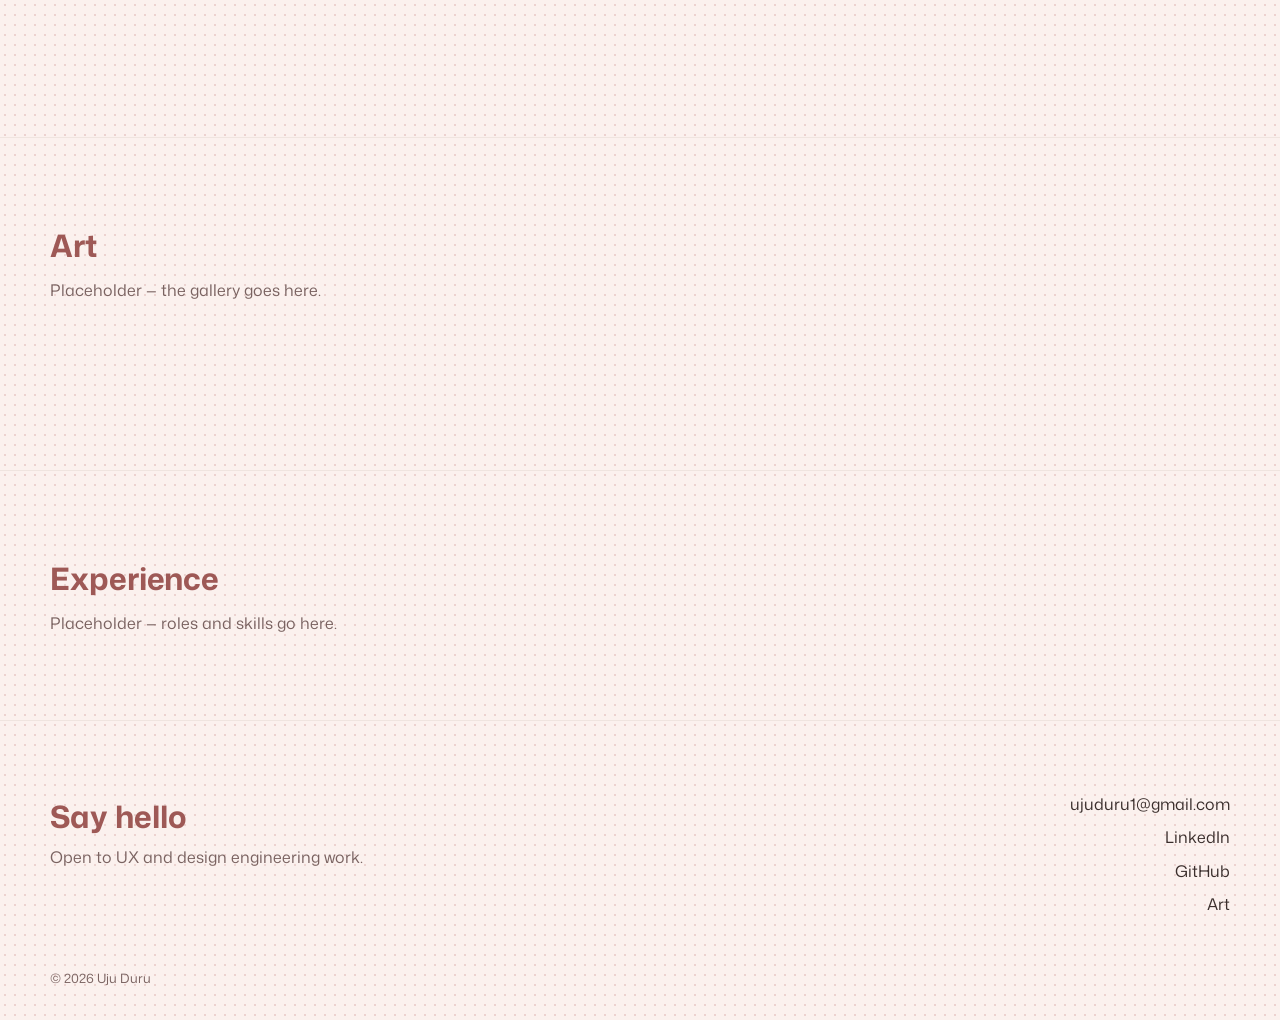
==== commit 102bdb95: "Match the stickers on rendered height Every sticker was fitted inside a square box, so the box set t" ====
--- a/index.html
+++ b/index.html
@@ -31,7 +31,7 @@
         href="https://fonts.googleapis.com/css2?family=Mona+Sans:wght@400;500;700;800&display=swap">
 
   <!-- bump ?v= when you edit these, so browsers pick up the change -->
-  <link rel="stylesheet" href="css/style.css?v=27">
+  <link rel="stylesheet" href="css/style.css?v=28">
 
   <!-- Artwork can be .png or .svg. Try png, then svg, then show the word (or a blank cover).
        Defined here because images start loading before the body script runs. -->
@@ -77,61 +77,61 @@
            whole idea, so keep it if you restyle these. -->
       <div class="stage" id="stage">
         <figure class="me">
-          <img src="assets/me-in-bubble.png?v=27" alt="Uju, sitting cross-legged and reading"
-               onerror="pickFormat(this, 'assets/me-in-bubble.svg?v=27')">
+          <img src="assets/me-in-bubble.png?v=28" alt="Uju, sitting cross-legged and reading"
+               onerror="pickFormat(this, 'assets/me-in-bubble.svg?v=28')">
           <figcaption class="placeholder-note">assets/me-in-bubble.png</figcaption>
         </figure>
 
         <button class="sticker" data-sound="reading" data-started
-                style="--x: 10%; --y: 14%; --size: clamp(64px, 16.5cqw, 198px); --tilt: -13deg">
-          <span class="sticker-inner">
-            <img class="sticker-art" src="assets/stickers/reading.png?v=27" alt=""
-                 onerror="pickFormat(this, 'assets/stickers/reading.svg?v=27')">
+                style="--x: 17%; --y: 16%; --size: clamp(96px, 29.6cqw, 340px); --tilt: -13deg">
+          <span class="sticker-inner">
+            <img class="sticker-art" src="assets/stickers/reading.png?v=28" alt=""
+                 onerror="pickFormat(this, 'assets/stickers/reading.svg?v=28')">
             <span class="sticker-shine" aria-hidden="true"></span>
             <span class="sticker-label">Reading</span>
           </span>
         </button>
         <button class="sticker" data-sound="plane"
-                style="--x: 91%; --y: 12%; --size: clamp(60px, 15.5cqw, 186px); --tilt: 6deg">
-          <span class="sticker-inner">
-            <img class="sticker-art" src="assets/stickers/plane.png?v=27" alt=""
-                 onerror="pickFormat(this, 'assets/stickers/plane.svg?v=27')">
+                style="--x: 89%; --y: 13%; --size: clamp(60px, 17.2cqw, 200px); --tilt: 6deg">
+          <span class="sticker-inner">
+            <img class="sticker-art" src="assets/stickers/plane.png?v=28" alt=""
+                 onerror="pickFormat(this, 'assets/stickers/plane.svg?v=28')">
             <span class="sticker-shine" aria-hidden="true"></span>
             <span class="sticker-label">Travel</span>
           </span>
         </button>
         <button class="sticker" data-sound="singing"
-                style="--x: 7%; --y: 48%; --size: clamp(58px, 15cqw, 180px); --tilt: 10deg">
-          <span class="sticker-inner">
-            <img class="sticker-art" src="assets/stickers/singing.png?v=27" alt=""
-                 onerror="pickFormat(this, 'assets/stickers/singing.svg?v=27')">
+                style="--x: 7%; --y: 48%; --size: clamp(58px, 17.2cqw, 200px); --tilt: 10deg">
+          <span class="sticker-inner">
+            <img class="sticker-art" src="assets/stickers/singing.png?v=28" alt=""
+                 onerror="pickFormat(this, 'assets/stickers/singing.svg?v=28')">
             <span class="sticker-shine" aria-hidden="true"></span>
             <span class="sticker-label">Singing</span>
           </span>
         </button>
         <button class="sticker" data-sound="guitar"
-                style="--x: 94%; --y: 50%; --size: clamp(56px, 14.5cqw, 174px); --tilt: -15deg">
-          <span class="sticker-inner">
-            <img class="sticker-art" src="assets/stickers/guitar.png?v=27" alt=""
-                 onerror="pickFormat(this, 'assets/stickers/guitar.svg?v=27')">
+                style="--x: 93%; --y: 50%; --size: clamp(58px, 17.2cqw, 200px); --tilt: -15deg">
+          <span class="sticker-inner">
+            <img class="sticker-art" src="assets/stickers/guitar.png?v=28" alt=""
+                 onerror="pickFormat(this, 'assets/stickers/guitar.svg?v=28')">
             <span class="sticker-shine" aria-hidden="true"></span>
             <span class="sticker-label">Guitar</span>
           </span>
         </button>
         <button class="sticker" data-sound="drawing"
-                style="--x: 12%; --y: 84%; --size: clamp(54px, 14cqw, 168px); --tilt: -4deg">
-          <span class="sticker-inner">
-            <img class="sticker-art" src="assets/stickers/drawing.png?v=27" alt=""
-                 onerror="pickFormat(this, 'assets/stickers/drawing.svg?v=27')">
+                style="--x: 12%; --y: 84%; --size: clamp(58px, 17.2cqw, 200px); --tilt: -4deg">
+          <span class="sticker-inner">
+            <img class="sticker-art" src="assets/stickers/drawing.png?v=28" alt=""
+                 onerror="pickFormat(this, 'assets/stickers/drawing.svg?v=28')">
             <span class="sticker-shine" aria-hidden="true"></span>
             <span class="sticker-label">Drawing</span>
           </span>
         </button>
         <button class="sticker" data-sound="games"
-                style="--x: 88%; --y: 86%; --size: clamp(50px, 13cqw, 156px); --tilt: 12deg">
-          <span class="sticker-inner">
-            <img class="sticker-art" src="assets/stickers/games.png?v=27" alt=""
-                 onerror="pickFormat(this, 'assets/stickers/games.svg?v=27')">
+                style="--x: 84%; --y: 85%; --size: clamp(70px, 20.3cqw, 235px); --tilt: 12deg">
+          <span class="sticker-inner">
+            <img class="sticker-art" src="assets/stickers/games.png?v=28" alt=""
+                 onerror="pickFormat(this, 'assets/stickers/games.svg?v=28')">
             <span class="sticker-shine" aria-hidden="true"></span>
             <span class="sticker-label">Games</span>
           </span>
@@ -233,8 +233,8 @@
     <p class="footer-fine">© <span id="year">2026</span> Uju Duru</p>
   </footer>
 
-  <script src="js/site.js?v=27"></script>
-  <script src="js/stickers.js?v=27"></script>
-  <script src="js/carousel.js?v=27"></script>
+  <script src="js/site.js?v=28"></script>
+  <script src="js/stickers.js?v=28"></script>
+  <script src="js/carousel.js?v=28"></script>
 </body>
 </html>
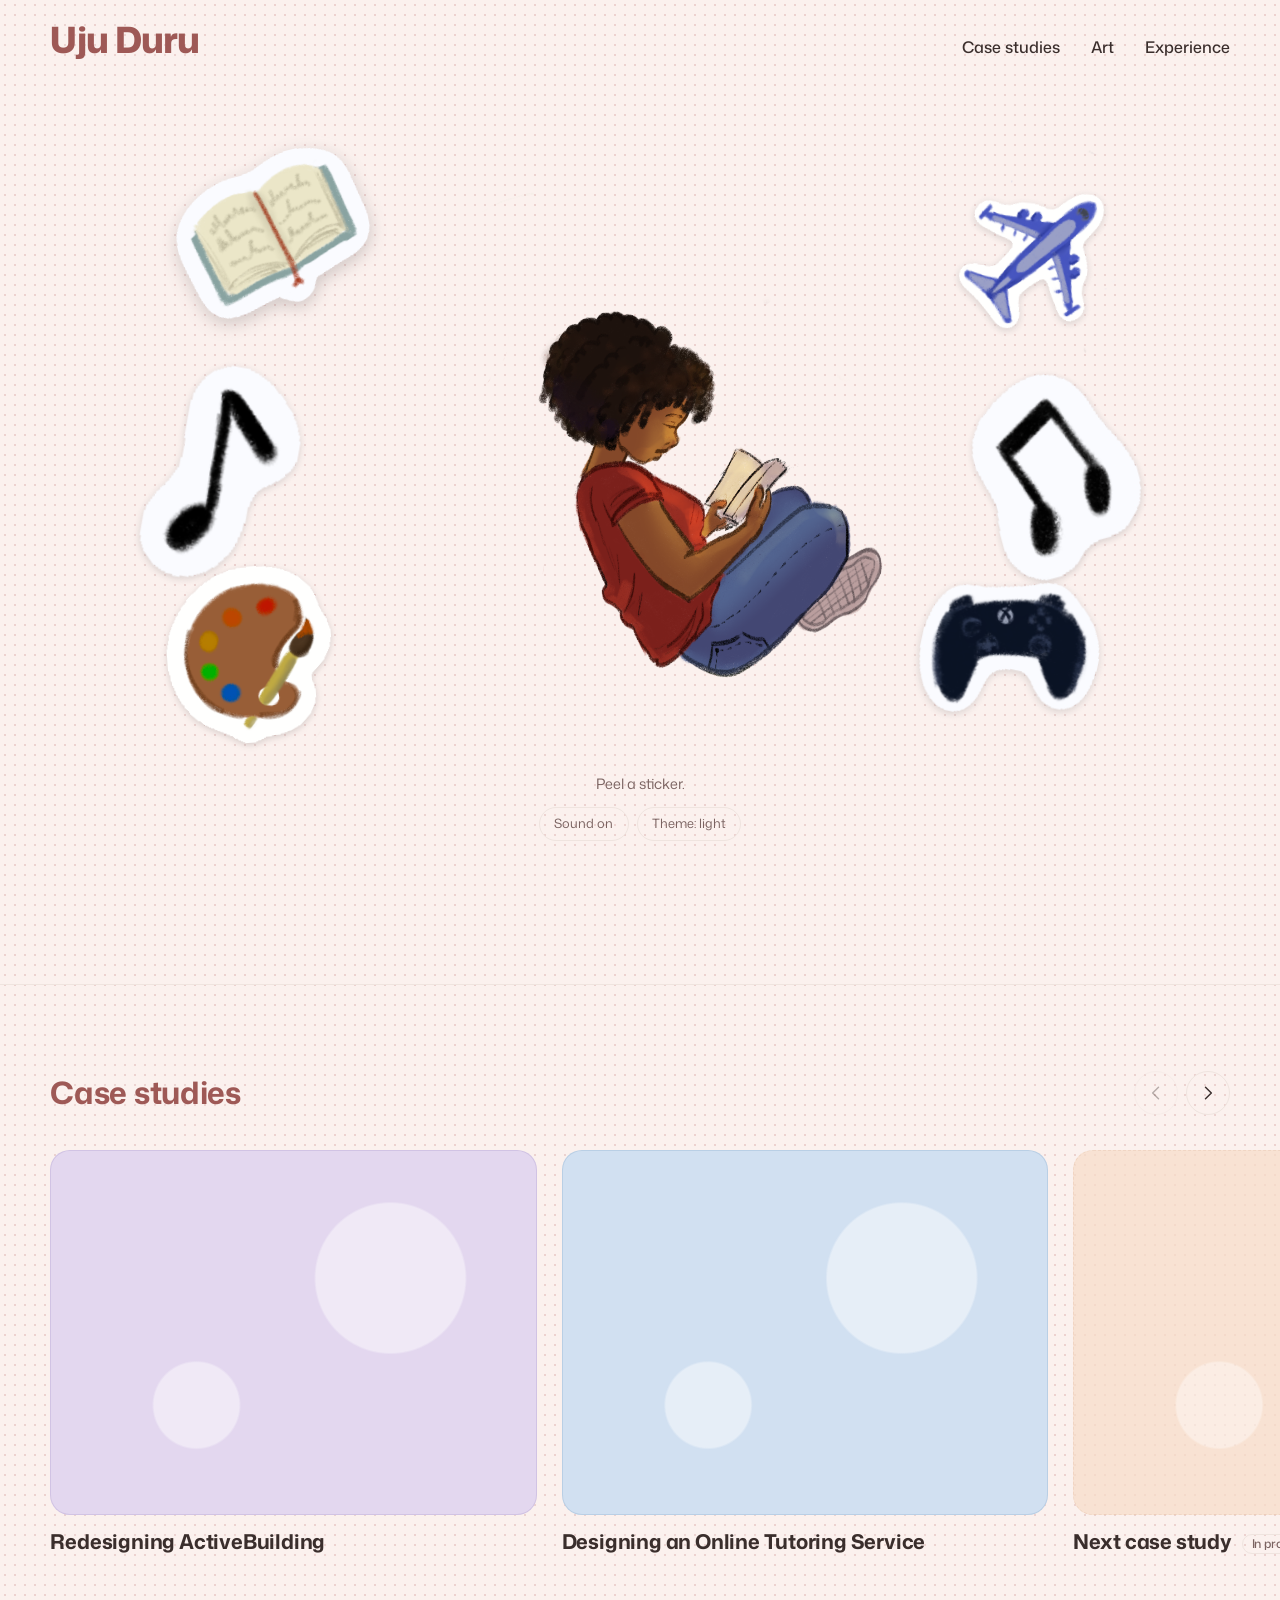
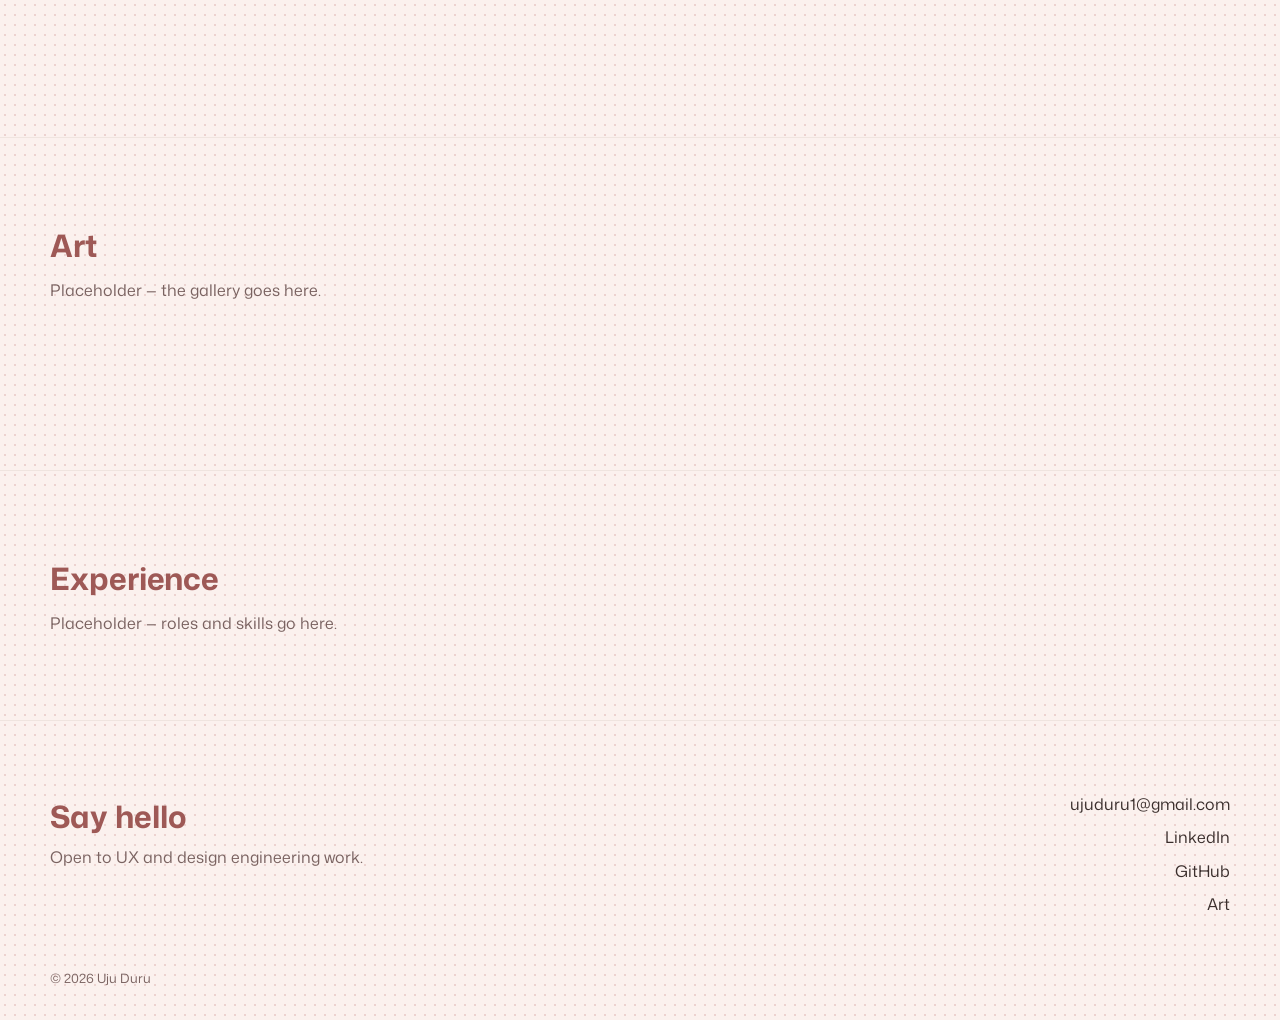
==== commit 25c525d3: "Space the stickers symmetrically Positions were hand-picked percentages, which cannot look even when" ====
--- a/index.html
+++ b/index.html
@@ -31,7 +31,7 @@
         href="https://fonts.googleapis.com/css2?family=Mona+Sans:wght@400;500;700;800&display=swap">
 
   <!-- bump ?v= when you edit these, so browsers pick up the change -->
-  <link rel="stylesheet" href="css/style.css?v=28">
+  <link rel="stylesheet" href="css/style.css?v=29">
 
   <!-- Artwork can be .png or .svg. Try png, then svg, then show the word (or a blank cover).
        Defined here because images start loading before the body script runs. -->
@@ -77,61 +77,61 @@
            whole idea, so keep it if you restyle these. -->
       <div class="stage" id="stage">
         <figure class="me">
-          <img src="assets/me-in-bubble.png?v=28" alt="Uju, sitting cross-legged and reading"
-               onerror="pickFormat(this, 'assets/me-in-bubble.svg?v=28')">
+          <img src="assets/me-in-bubble.png?v=29" alt="Uju, sitting cross-legged and reading"
+               onerror="pickFormat(this, 'assets/me-in-bubble.svg?v=29')">
           <figcaption class="placeholder-note">assets/me-in-bubble.png</figcaption>
         </figure>
 
         <button class="sticker" data-sound="reading" data-started
-                style="--x: 17%; --y: 16%; --size: clamp(96px, 29.6cqw, 340px); --tilt: -13deg">
-          <span class="sticker-inner">
-            <img class="sticker-art" src="assets/stickers/reading.png?v=28" alt=""
-                 onerror="pickFormat(this, 'assets/stickers/reading.svg?v=28')">
+                style="--x: 17.3%; --y: 16%; --size: clamp(96px, 29.6cqw, 340px); --tilt: -13deg">
+          <span class="sticker-inner">
+            <img class="sticker-art" src="assets/stickers/reading.png?v=29" alt=""
+                 onerror="pickFormat(this, 'assets/stickers/reading.svg?v=29')">
             <span class="sticker-shine" aria-hidden="true"></span>
             <span class="sticker-label">Reading</span>
           </span>
         </button>
         <button class="sticker" data-sound="plane"
-                style="--x: 89%; --y: 13%; --size: clamp(60px, 17.2cqw, 200px); --tilt: 6deg">
-          <span class="sticker-inner">
-            <img class="sticker-art" src="assets/stickers/plane.png?v=28" alt=""
-                 onerror="pickFormat(this, 'assets/stickers/plane.svg?v=28')">
+                style="--x: 90.2%; --y: 16%; --size: clamp(60px, 17.2cqw, 200px); --tilt: 6deg">
+          <span class="sticker-inner">
+            <img class="sticker-art" src="assets/stickers/plane.png?v=29" alt=""
+                 onerror="pickFormat(this, 'assets/stickers/plane.svg?v=29')">
             <span class="sticker-shine" aria-hidden="true"></span>
             <span class="sticker-label">Travel</span>
           </span>
         </button>
         <button class="sticker" data-sound="singing"
-                style="--x: 7%; --y: 48%; --size: clamp(58px, 17.2cqw, 200px); --tilt: 10deg">
-          <span class="sticker-inner">
-            <img class="sticker-art" src="assets/stickers/singing.png?v=28" alt=""
-                 onerror="pickFormat(this, 'assets/stickers/singing.svg?v=28')">
+                style="--x: 8.5%; --y: 50%; --size: clamp(58px, 17.2cqw, 200px); --tilt: 10deg">
+          <span class="sticker-inner">
+            <img class="sticker-art" src="assets/stickers/singing.png?v=29" alt=""
+                 onerror="pickFormat(this, 'assets/stickers/singing.svg?v=29')">
             <span class="sticker-shine" aria-hidden="true"></span>
             <span class="sticker-label">Singing</span>
           </span>
         </button>
         <button class="sticker" data-sound="guitar"
-                style="--x: 93%; --y: 50%; --size: clamp(58px, 17.2cqw, 200px); --tilt: -15deg">
-          <span class="sticker-inner">
-            <img class="sticker-art" src="assets/stickers/guitar.png?v=28" alt=""
-                 onerror="pickFormat(this, 'assets/stickers/guitar.svg?v=28')">
+                style="--x: 91.1%; --y: 50%; --size: clamp(58px, 17.2cqw, 200px); --tilt: -15deg">
+          <span class="sticker-inner">
+            <img class="sticker-art" src="assets/stickers/guitar.png?v=29" alt=""
+                 onerror="pickFormat(this, 'assets/stickers/guitar.svg?v=29')">
             <span class="sticker-shine" aria-hidden="true"></span>
             <span class="sticker-label">Guitar</span>
           </span>
         </button>
         <button class="sticker" data-sound="drawing"
-                style="--x: 12%; --y: 84%; --size: clamp(58px, 17.2cqw, 200px); --tilt: -4deg">
-          <span class="sticker-inner">
-            <img class="sticker-art" src="assets/stickers/drawing.png?v=28" alt=""
-                 onerror="pickFormat(this, 'assets/stickers/drawing.svg?v=28')">
+                style="--x: 10.6%; --y: 84%; --size: clamp(58px, 17.2cqw, 200px); --tilt: -4deg">
+          <span class="sticker-inner">
+            <img class="sticker-art" src="assets/stickers/drawing.png?v=29" alt=""
+                 onerror="pickFormat(this, 'assets/stickers/drawing.svg?v=29')">
             <span class="sticker-shine" aria-hidden="true"></span>
             <span class="sticker-label">Drawing</span>
           </span>
         </button>
         <button class="sticker" data-sound="games"
-                style="--x: 84%; --y: 85%; --size: clamp(70px, 20.3cqw, 235px); --tilt: 12deg">
-          <span class="sticker-inner">
-            <img class="sticker-art" src="assets/stickers/games.png?v=28" alt=""
-                 onerror="pickFormat(this, 'assets/stickers/games.svg?v=28')">
+                style="--x: 87.3%; --y: 84%; --size: clamp(70px, 20.3cqw, 235px); --tilt: 12deg">
+          <span class="sticker-inner">
+            <img class="sticker-art" src="assets/stickers/games.png?v=29" alt=""
+                 onerror="pickFormat(this, 'assets/stickers/games.svg?v=29')">
             <span class="sticker-shine" aria-hidden="true"></span>
             <span class="sticker-label">Games</span>
           </span>
@@ -233,8 +233,8 @@
     <p class="footer-fine">© <span id="year">2026</span> Uju Duru</p>
   </footer>
 
-  <script src="js/site.js?v=28"></script>
-  <script src="js/stickers.js?v=28"></script>
-  <script src="js/carousel.js?v=28"></script>
+  <script src="js/site.js?v=29"></script>
+  <script src="js/stickers.js?v=29"></script>
+  <script src="js/carousel.js?v=29"></script>
 </body>
 </html>
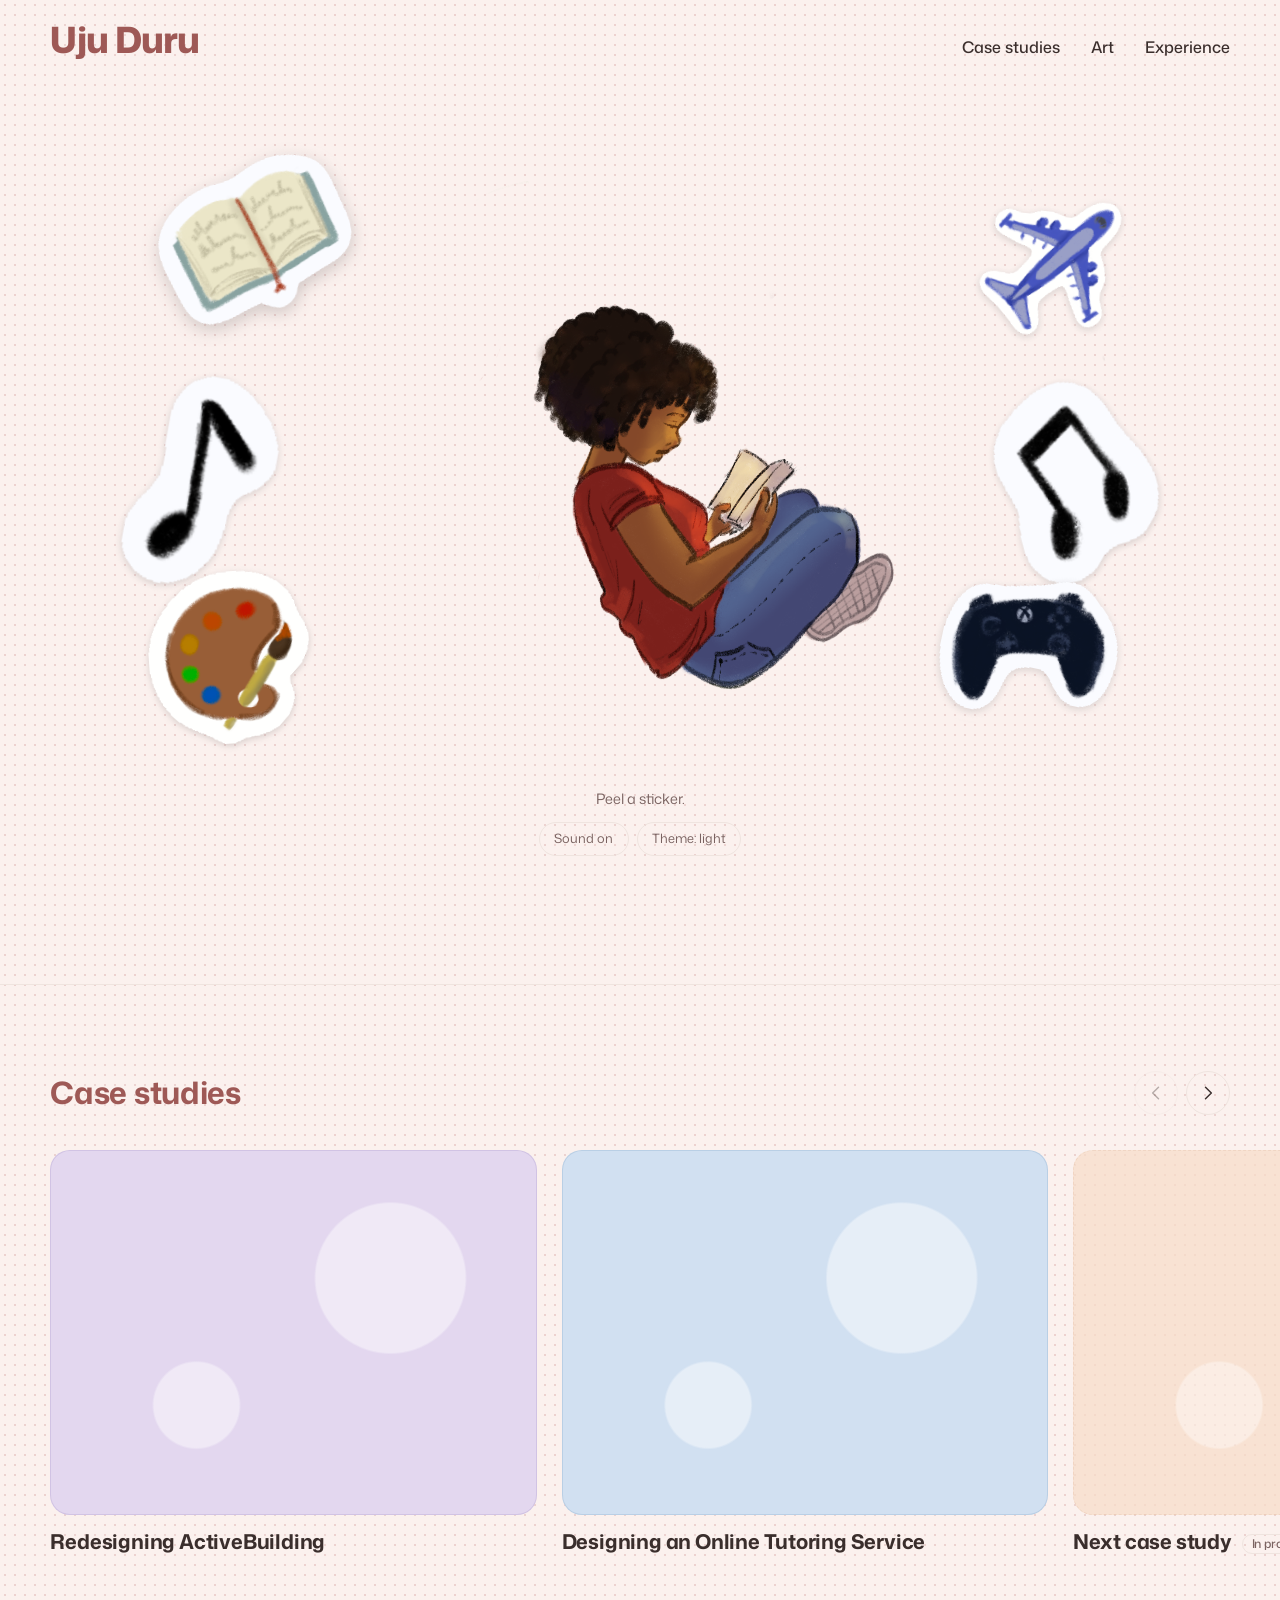
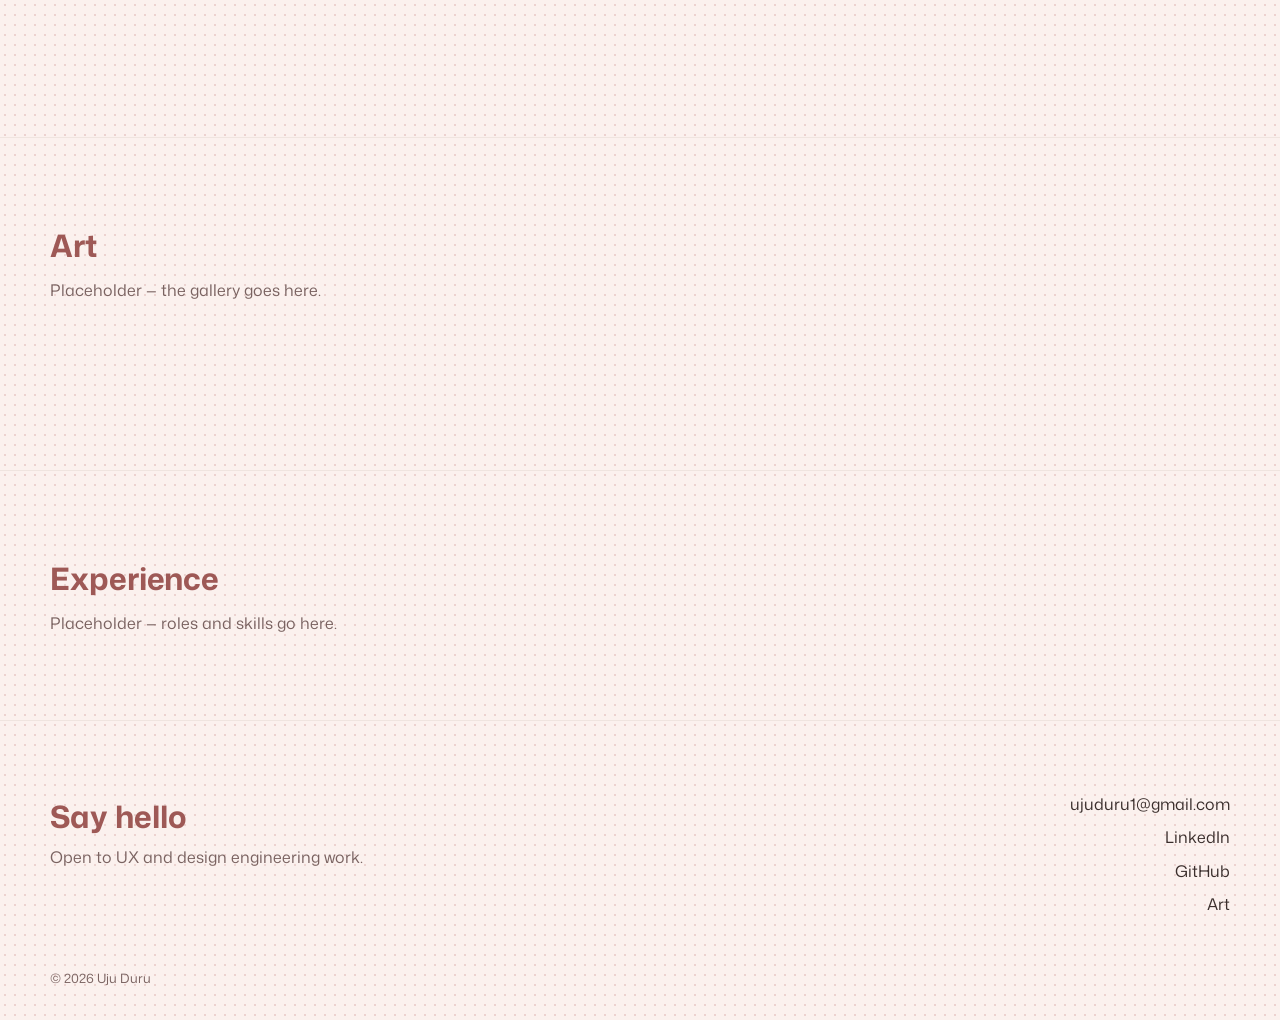
==== commit 7208f9f6: "Space the stickers by their real silhouettes Rows at evenly spaced centres do not give evenly spaced" ====
--- a/index.html
+++ b/index.html
@@ -31,7 +31,7 @@
         href="https://fonts.googleapis.com/css2?family=Mona+Sans:wght@400;500;700;800&display=swap">
 
   <!-- bump ?v= when you edit these, so browsers pick up the change -->
-  <link rel="stylesheet" href="css/style.css?v=29">
+  <link rel="stylesheet" href="css/style.css?v=33">
 
   <!-- Artwork can be .png or .svg. Try png, then svg, then show the word (or a blank cover).
        Defined here because images start loading before the body script runs. -->
@@ -77,61 +77,61 @@
            whole idea, so keep it if you restyle these. -->
       <div class="stage" id="stage">
         <figure class="me">
-          <img src="assets/me-in-bubble.png?v=29" alt="Uju, sitting cross-legged and reading"
-               onerror="pickFormat(this, 'assets/me-in-bubble.svg?v=29')">
+          <img src="assets/me-in-bubble.png?v=33" alt="Uju, sitting cross-legged and reading"
+               onerror="pickFormat(this, 'assets/me-in-bubble.svg?v=33')">
           <figcaption class="placeholder-note">assets/me-in-bubble.png</figcaption>
         </figure>
 
         <button class="sticker" data-sound="reading" data-started
-                style="--x: 17.3%; --y: 16%; --size: clamp(96px, 29.6cqw, 340px); --tilt: -13deg">
-          <span class="sticker-inner">
-            <img class="sticker-art" src="assets/stickers/reading.png?v=29" alt=""
-                 onerror="pickFormat(this, 'assets/stickers/reading.svg?v=29')">
+                style="--x: 17.1%; --y: 18.5%; --size: clamp(88px, 28.27cqw, 368px); --tilt: -13deg">
+          <span class="sticker-inner">
+            <img class="sticker-art" src="assets/stickers/reading.png?v=33" alt=""
+                 onerror="pickFormat(this, 'assets/stickers/reading.svg?v=33')">
             <span class="sticker-shine" aria-hidden="true"></span>
             <span class="sticker-label">Reading</span>
           </span>
         </button>
         <button class="sticker" data-sound="plane"
-                style="--x: 90.2%; --y: 16%; --size: clamp(60px, 17.2cqw, 200px); --tilt: 6deg">
-          <span class="sticker-inner">
-            <img class="sticker-art" src="assets/stickers/plane.png?v=29" alt=""
-                 onerror="pickFormat(this, 'assets/stickers/plane.svg?v=29')">
+                style="--x: 90.2%; --y: 18.7%; --size: clamp(50px, 16.06cqw, 209px); --tilt: 6deg">
+          <span class="sticker-inner">
+            <img class="sticker-art" src="assets/stickers/plane.png?v=33" alt=""
+                 onerror="pickFormat(this, 'assets/stickers/plane.svg?v=33')">
             <span class="sticker-shine" aria-hidden="true"></span>
             <span class="sticker-label">Travel</span>
           </span>
         </button>
         <button class="sticker" data-sound="singing"
-                style="--x: 8.5%; --y: 50%; --size: clamp(58px, 17.2cqw, 200px); --tilt: 10deg">
-          <span class="sticker-inner">
-            <img class="sticker-art" src="assets/stickers/singing.png?v=29" alt=""
-                 onerror="pickFormat(this, 'assets/stickers/singing.svg?v=29')">
+                style="--x: 8.5%; --y: 51.4%; --size: clamp(50px, 16.06cqw, 209px); --tilt: 10deg">
+          <span class="sticker-inner">
+            <img class="sticker-art" src="assets/stickers/singing.png?v=33" alt=""
+                 onerror="pickFormat(this, 'assets/stickers/singing.svg?v=33')">
             <span class="sticker-shine" aria-hidden="true"></span>
             <span class="sticker-label">Singing</span>
           </span>
         </button>
         <button class="sticker" data-sound="guitar"
-                style="--x: 91.1%; --y: 50%; --size: clamp(58px, 17.2cqw, 200px); --tilt: -15deg">
-          <span class="sticker-inner">
-            <img class="sticker-art" src="assets/stickers/guitar.png?v=29" alt=""
-                 onerror="pickFormat(this, 'assets/stickers/guitar.svg?v=29')">
+                style="--x: 91.2%; --y: 50.9%; --size: clamp(50px, 16.06cqw, 209px); --tilt: -15deg">
+          <span class="sticker-inner">
+            <img class="sticker-art" src="assets/stickers/guitar.png?v=33" alt=""
+                 onerror="pickFormat(this, 'assets/stickers/guitar.svg?v=33')">
             <span class="sticker-shine" aria-hidden="true"></span>
             <span class="sticker-label">Guitar</span>
           </span>
         </button>
         <button class="sticker" data-sound="drawing"
-                style="--x: 10.6%; --y: 84%; --size: clamp(58px, 17.2cqw, 200px); --tilt: -4deg">
-          <span class="sticker-inner">
-            <img class="sticker-art" src="assets/stickers/drawing.png?v=29" alt=""
-                 onerror="pickFormat(this, 'assets/stickers/drawing.svg?v=29')">
+                style="--x: 10.5%; --y: 82.9%; --size: clamp(50px, 16.06cqw, 209px); --tilt: -4deg">
+          <span class="sticker-inner">
+            <img class="sticker-art" src="assets/stickers/drawing.png?v=33" alt=""
+                 onerror="pickFormat(this, 'assets/stickers/drawing.svg?v=33')">
             <span class="sticker-shine" aria-hidden="true"></span>
             <span class="sticker-label">Drawing</span>
           </span>
         </button>
         <button class="sticker" data-sound="games"
-                style="--x: 87.3%; --y: 84%; --size: clamp(70px, 20.3cqw, 235px); --tilt: 12deg">
-          <span class="sticker-inner">
-            <img class="sticker-art" src="assets/stickers/games.png?v=29" alt=""
-                 onerror="pickFormat(this, 'assets/stickers/games.svg?v=29')">
+                style="--x: 87.4%; --y: 82.2%; --size: clamp(59px, 19.11cqw, 248px); --tilt: 12deg">
+          <span class="sticker-inner">
+            <img class="sticker-art" src="assets/stickers/games.png?v=33" alt=""
+                 onerror="pickFormat(this, 'assets/stickers/games.svg?v=33')">
             <span class="sticker-shine" aria-hidden="true"></span>
             <span class="sticker-label">Games</span>
           </span>
@@ -233,8 +233,8 @@
     <p class="footer-fine">© <span id="year">2026</span> Uju Duru</p>
   </footer>
 
-  <script src="js/site.js?v=29"></script>
-  <script src="js/stickers.js?v=29"></script>
-  <script src="js/carousel.js?v=29"></script>
+  <script src="js/site.js?v=33"></script>
+  <script src="js/stickers.js?v=33"></script>
+  <script src="js/carousel.js?v=33"></script>
 </body>
 </html>
--- a/css/style.css
+++ b/css/style.css
@@ -186,7 +186,7 @@
   position: relative;
   /* Height-led rather than width-led: the stage takes what the viewport has
      left over, and its width follows from the ratio. */
-  height: min(calc(100svh - 260px), 620px);
+  height: min(calc(100svh - 250px), 720px);
   aspect-ratio: 16 / 10;
   width: auto;
   max-width: 100%;
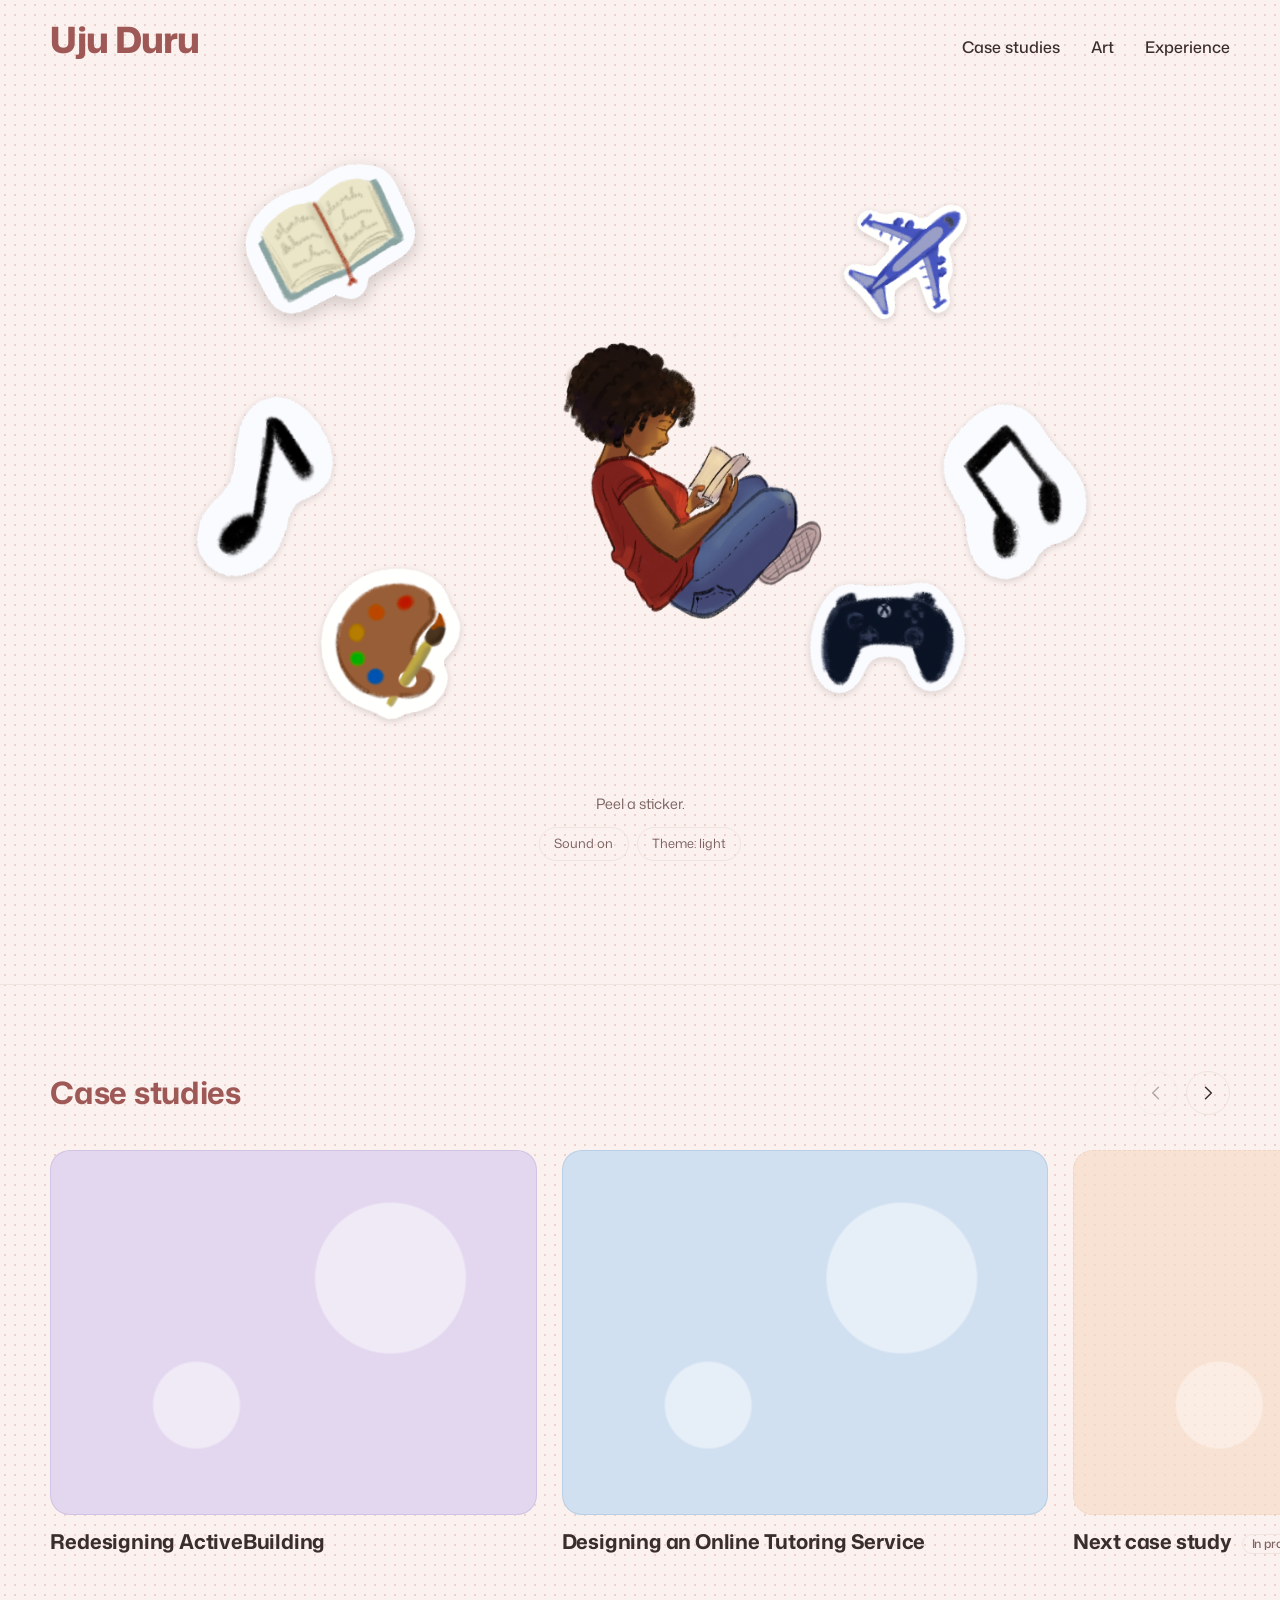
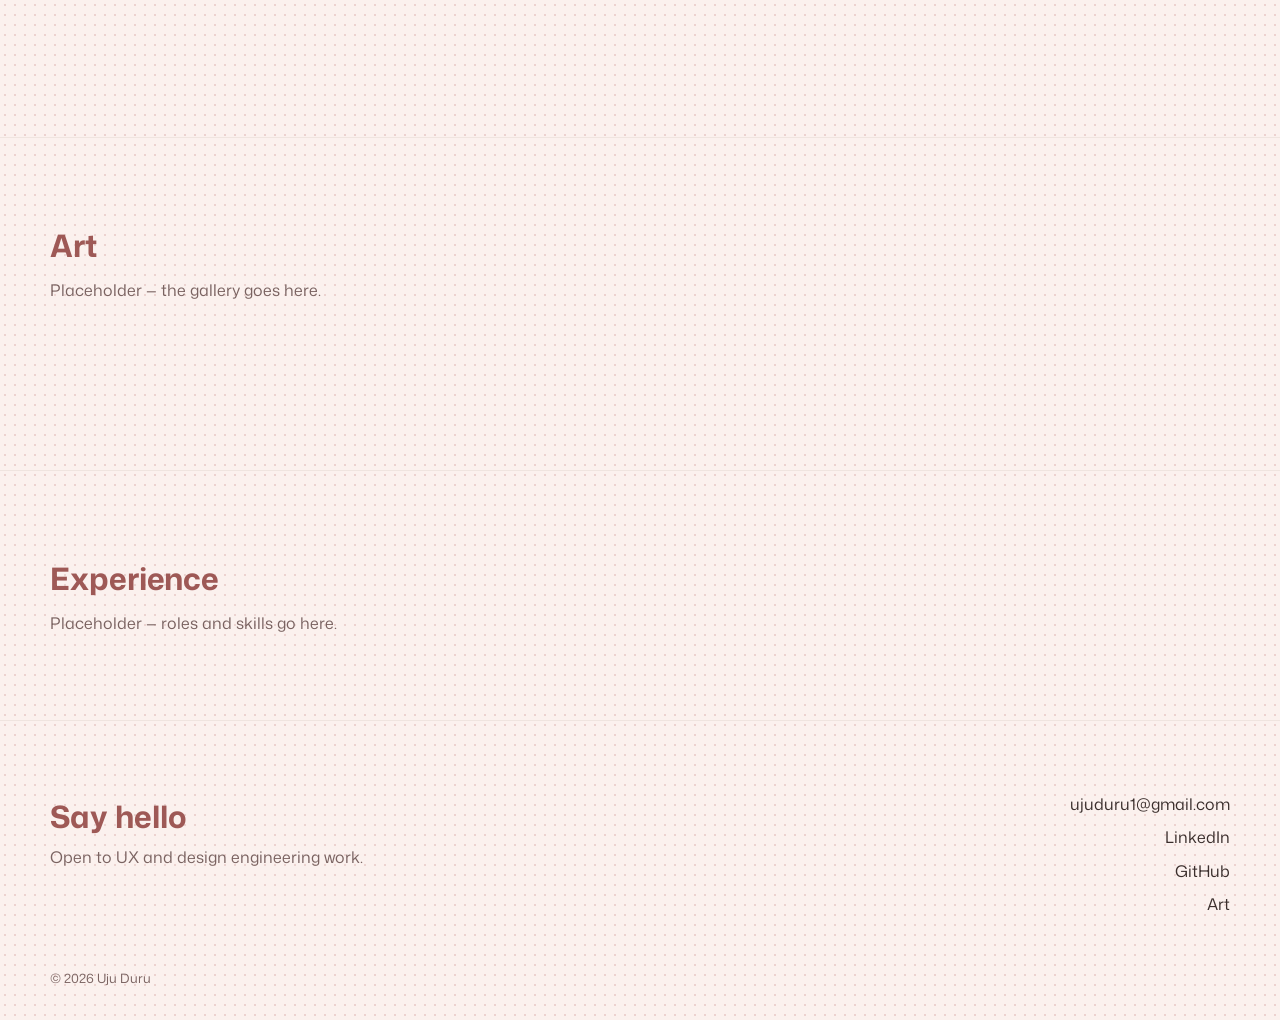
==== commit 5cf909f1: "Lay the stickers out as an arc, from Uju's sketch Two straight columns were the wrong shape. The ske" ====
--- a/index.html
+++ b/index.html
@@ -31,7 +31,7 @@
         href="https://fonts.googleapis.com/css2?family=Mona+Sans:wght@400;500;700;800&display=swap">
 
   <!-- bump ?v= when you edit these, so browsers pick up the change -->
-  <link rel="stylesheet" href="css/style.css?v=33">
+  <link rel="stylesheet" href="css/style.css?v=35">
 
   <!-- Artwork can be .png or .svg. Try png, then svg, then show the word (or a blank cover).
        Defined here because images start loading before the body script runs. -->
@@ -77,61 +77,61 @@
            whole idea, so keep it if you restyle these. -->
       <div class="stage" id="stage">
         <figure class="me">
-          <img src="assets/me-in-bubble.png?v=33" alt="Uju, sitting cross-legged and reading"
-               onerror="pickFormat(this, 'assets/me-in-bubble.svg?v=33')">
+          <img src="assets/me-in-bubble.png?v=35" alt="Uju, sitting cross-legged and reading"
+               onerror="pickFormat(this, 'assets/me-in-bubble.svg?v=35')">
           <figcaption class="placeholder-note">assets/me-in-bubble.png</figcaption>
         </figure>
 
         <button class="sticker" data-sound="reading" data-started
-                style="--x: 17.1%; --y: 18.5%; --size: clamp(88px, 28.27cqw, 368px); --tilt: -13deg">
-          <span class="sticker-inner">
-            <img class="sticker-art" src="assets/stickers/reading.png?v=33" alt=""
-                 onerror="pickFormat(this, 'assets/stickers/reading.svg?v=33')">
+                style="--x: 26.9%; --y: 19%; --size: clamp(77px, 38.72cqh, 426px); --tilt: -13deg">
+          <span class="sticker-inner">
+            <img class="sticker-art" src="assets/stickers/reading.png?v=35" alt=""
+                 onerror="pickFormat(this, 'assets/stickers/reading.svg?v=35')">
             <span class="sticker-shine" aria-hidden="true"></span>
             <span class="sticker-label">Reading</span>
           </span>
         </button>
         <button class="sticker" data-sound="plane"
-                style="--x: 90.2%; --y: 18.7%; --size: clamp(50px, 16.06cqw, 209px); --tilt: 6deg">
-          <span class="sticker-inner">
-            <img class="sticker-art" src="assets/stickers/plane.png?v=33" alt=""
-                 onerror="pickFormat(this, 'assets/stickers/plane.svg?v=33')">
+                style="--x: 73.1%; --y: 19%; --size: clamp(44px, 22.00cqh, 242px); --tilt: 6deg">
+          <span class="sticker-inner">
+            <img class="sticker-art" src="assets/stickers/plane.png?v=35" alt=""
+                 onerror="pickFormat(this, 'assets/stickers/plane.svg?v=35')">
             <span class="sticker-shine" aria-hidden="true"></span>
             <span class="sticker-label">Travel</span>
           </span>
         </button>
         <button class="sticker" data-sound="singing"
-                style="--x: 8.5%; --y: 51.4%; --size: clamp(50px, 16.06cqw, 209px); --tilt: 10deg">
-          <span class="sticker-inner">
-            <img class="sticker-art" src="assets/stickers/singing.png?v=33" alt=""
-                 onerror="pickFormat(this, 'assets/stickers/singing.svg?v=33')">
+                style="--x: 18.8%; --y: 53%; --size: clamp(44px, 22.00cqh, 242px); --tilt: 10deg">
+          <span class="sticker-inner">
+            <img class="sticker-art" src="assets/stickers/singing.png?v=35" alt=""
+                 onerror="pickFormat(this, 'assets/stickers/singing.svg?v=35')">
             <span class="sticker-shine" aria-hidden="true"></span>
             <span class="sticker-label">Singing</span>
           </span>
         </button>
         <button class="sticker" data-sound="guitar"
-                style="--x: 91.2%; --y: 50.9%; --size: clamp(50px, 16.06cqw, 209px); --tilt: -15deg">
-          <span class="sticker-inner">
-            <img class="sticker-art" src="assets/stickers/guitar.png?v=33" alt=""
-                 onerror="pickFormat(this, 'assets/stickers/guitar.svg?v=33')">
+                style="--x: 81.2%; --y: 53%; --size: clamp(44px, 22.00cqh, 242px); --tilt: -15deg">
+          <span class="sticker-inner">
+            <img class="sticker-art" src="assets/stickers/guitar.png?v=35" alt=""
+                 onerror="pickFormat(this, 'assets/stickers/guitar.svg?v=35')">
             <span class="sticker-shine" aria-hidden="true"></span>
             <span class="sticker-label">Guitar</span>
           </span>
         </button>
         <button class="sticker" data-sound="drawing"
-                style="--x: 10.5%; --y: 82.9%; --size: clamp(50px, 16.06cqw, 209px); --tilt: -4deg">
-          <span class="sticker-inner">
-            <img class="sticker-art" src="assets/stickers/drawing.png?v=33" alt=""
-                 onerror="pickFormat(this, 'assets/stickers/drawing.svg?v=33')">
+                style="--x: 28.9%; --y: 80.5%; --size: clamp(44px, 22.00cqh, 242px); --tilt: -4deg">
+          <span class="sticker-inner">
+            <img class="sticker-art" src="assets/stickers/drawing.png?v=35" alt=""
+                 onerror="pickFormat(this, 'assets/stickers/drawing.svg?v=35')">
             <span class="sticker-shine" aria-hidden="true"></span>
             <span class="sticker-label">Drawing</span>
           </span>
         </button>
         <button class="sticker" data-sound="games"
-                style="--x: 87.4%; --y: 82.2%; --size: clamp(59px, 19.11cqw, 248px); --tilt: 12deg">
-          <span class="sticker-inner">
-            <img class="sticker-art" src="assets/stickers/games.png?v=33" alt=""
-                 onerror="pickFormat(this, 'assets/stickers/games.svg?v=33')">
+                style="--x: 71.1%; --y: 80.5%; --size: clamp(52px, 26.18cqh, 288px); --tilt: 12deg">
+          <span class="sticker-inner">
+            <img class="sticker-art" src="assets/stickers/games.png?v=35" alt=""
+                 onerror="pickFormat(this, 'assets/stickers/games.svg?v=35')">
             <span class="sticker-shine" aria-hidden="true"></span>
             <span class="sticker-label">Games</span>
           </span>
@@ -233,8 +233,8 @@
     <p class="footer-fine">© <span id="year">2026</span> Uju Duru</p>
   </footer>
 
-  <script src="js/site.js?v=33"></script>
-  <script src="js/stickers.js?v=33"></script>
-  <script src="js/carousel.js?v=33"></script>
+  <script src="js/site.js?v=35"></script>
+  <script src="js/stickers.js?v=35"></script>
+  <script src="js/carousel.js?v=35"></script>
 </body>
 </html>
--- a/css/style.css
+++ b/css/style.css
@@ -186,15 +186,15 @@
   position: relative;
   /* Height-led rather than width-led: the stage takes what the viewport has
      left over, and its width follows from the ratio. */
-  height: min(calc(100svh - 250px), 720px);
-  aspect-ratio: 16 / 10;
-  width: auto;
-  max-width: 100%;
+  height: min(calc(100svh - 240px), 760px);
+  width: 100%;
+  max-width: 1800px;
   margin-inline: auto;
   min-height: 360px;
-  /* Sticker sizes are given in cqw, so they grow with the stage instead of
-     staying at a fixed pixel size and shrinking visually on a big screen. */
-  container-type: inline-size;
+  /* container-type: size exposes cqh as well as cqw. Stickers are sized from
+     the stage's HEIGHT so the arc keeps its proportions when the stage gets
+     wider, instead of swelling with the width. */
+  container-type: size;
 }
 
 /* Uju: drawn into the paper. No border, no shadow, no lift — the one thing
@@ -203,9 +203,9 @@
   position: absolute;
   inset: 50% auto auto 50%;
   translate: -50% -50%;
-  height: 92%;
+  height: 56%;
   width: auto;
-  max-width: 62%;
+  max-width: 46%;
   margin: 0;
 }
 .me img { height: 100%; width: auto; object-fit: contain; }
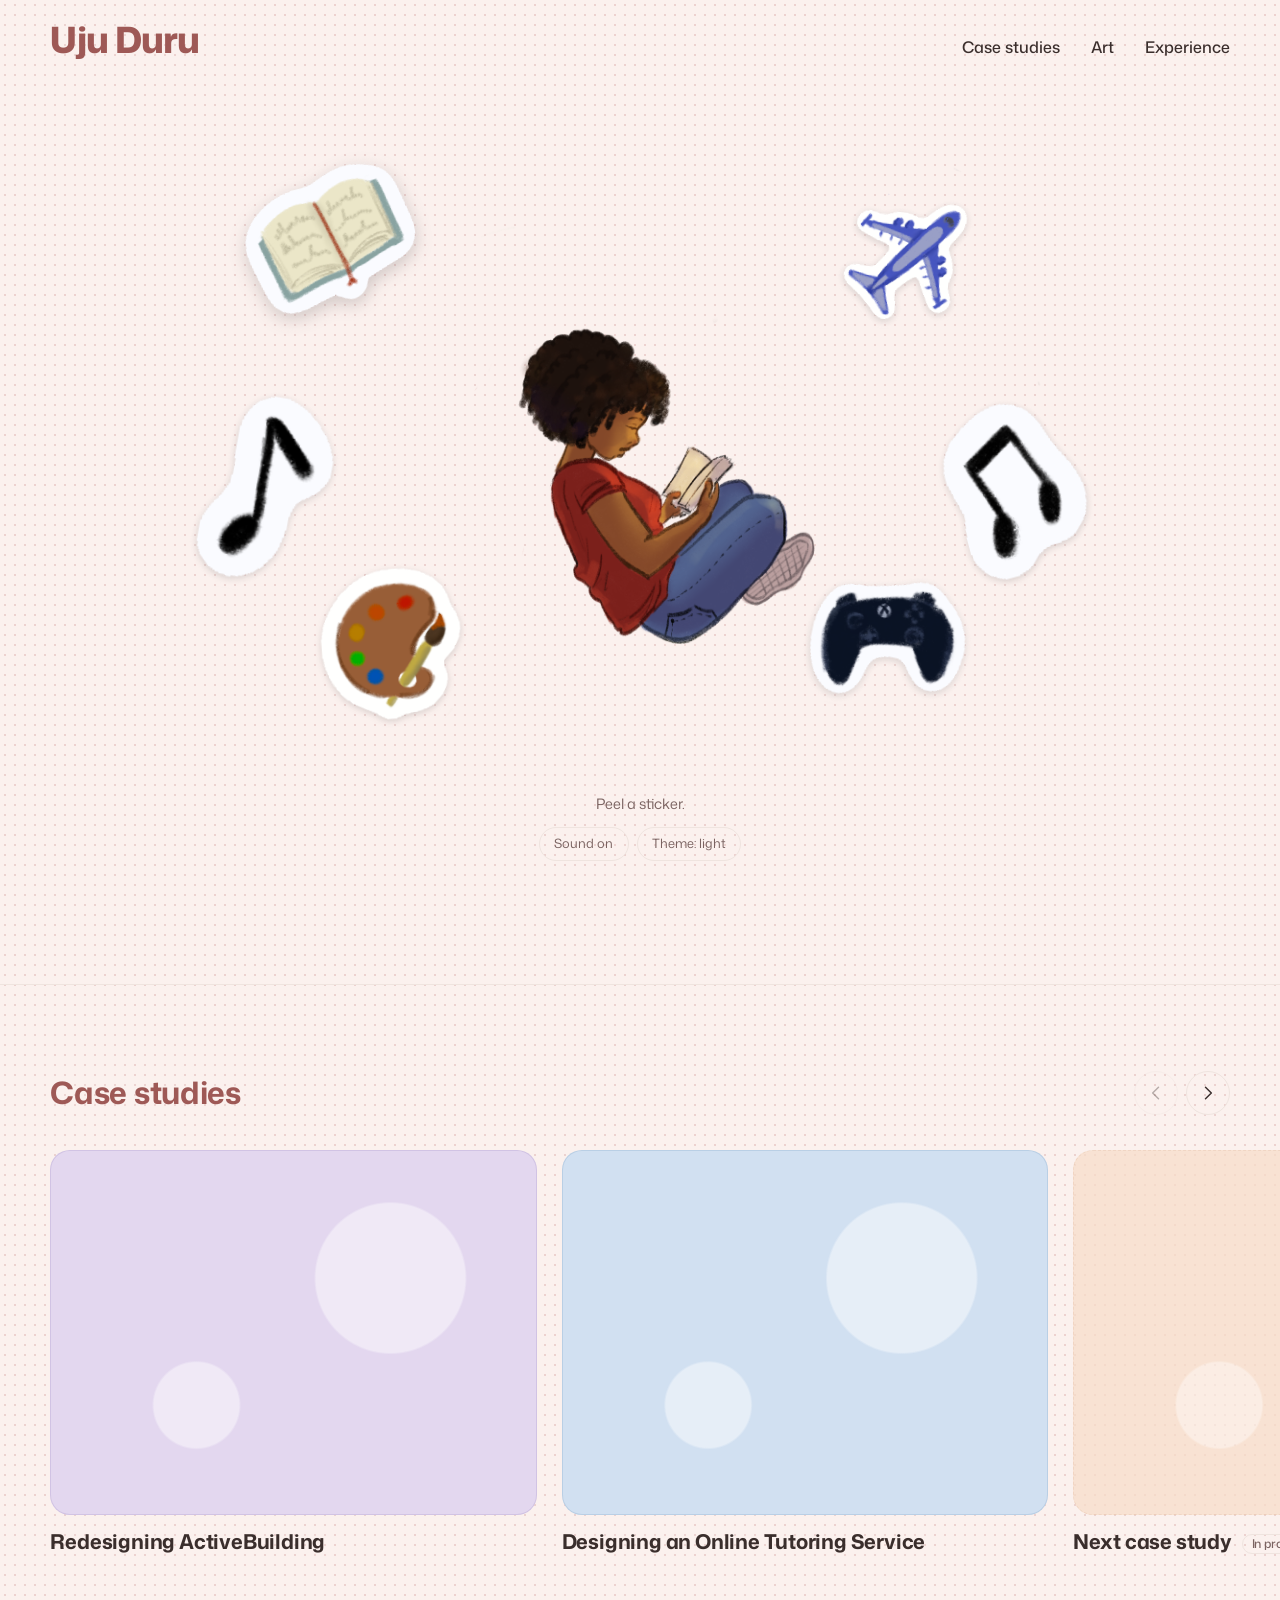
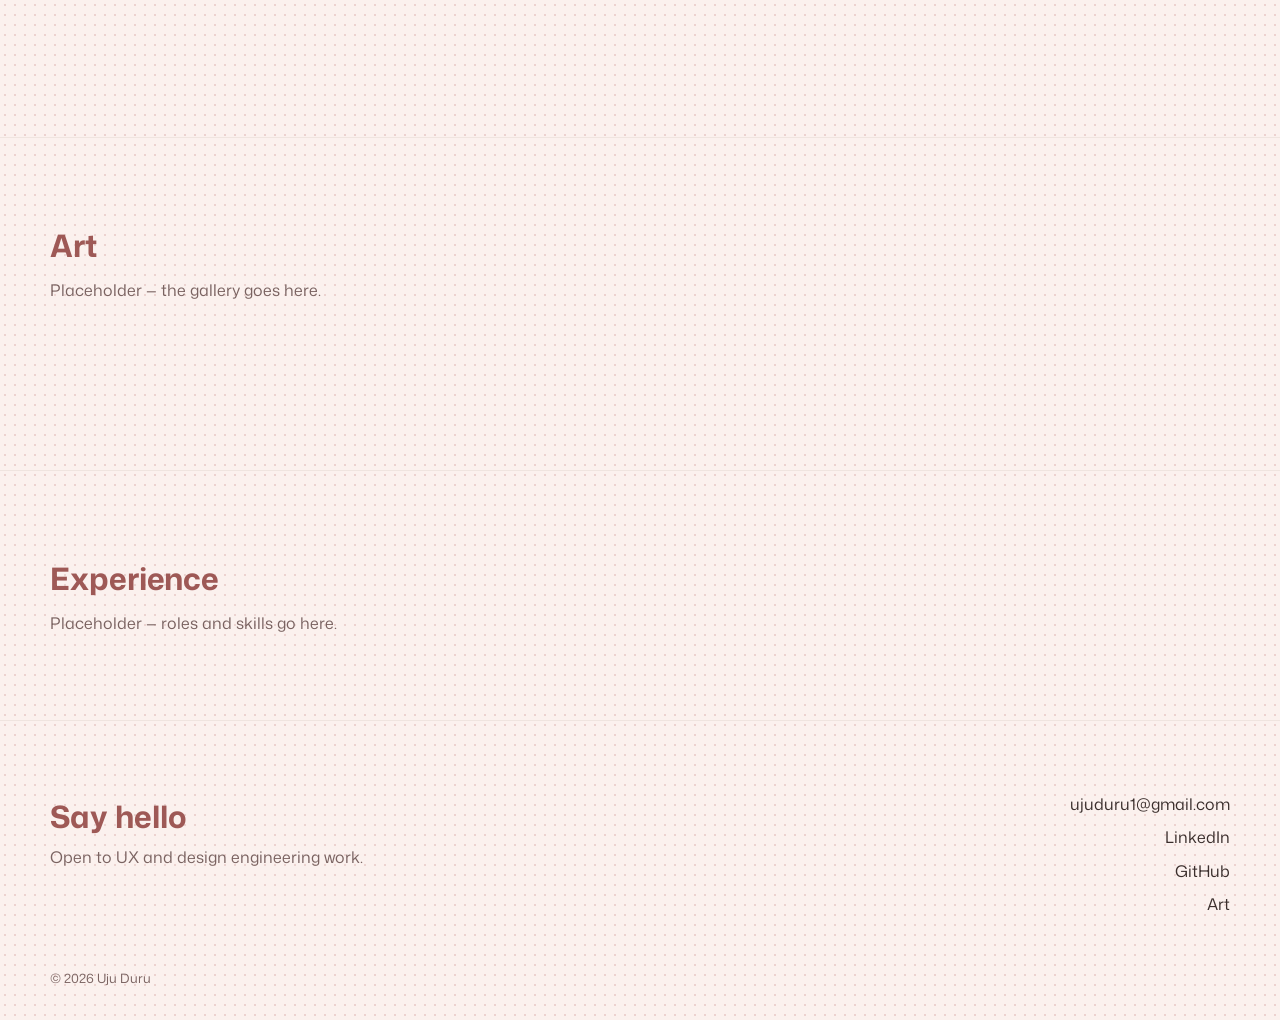
==== commit 50ba095c: "Enlarge the figure and centre it optically Figure goes 56% to 64% of the stage height, 426px to 486p" ====
--- a/index.html
+++ b/index.html
@@ -31,7 +31,7 @@
         href="https://fonts.googleapis.com/css2?family=Mona+Sans:wght@400;500;700;800&display=swap">
 
   <!-- bump ?v= when you edit these, so browsers pick up the change -->
-  <link rel="stylesheet" href="css/style.css?v=35">
+  <link rel="stylesheet" href="css/style.css?v=37">
 
   <!-- Artwork can be .png or .svg. Try png, then svg, then show the word (or a blank cover).
        Defined here because images start loading before the body script runs. -->
@@ -77,16 +77,16 @@
            whole idea, so keep it if you restyle these. -->
       <div class="stage" id="stage">
         <figure class="me">
-          <img src="assets/me-in-bubble.png?v=35" alt="Uju, sitting cross-legged and reading"
-               onerror="pickFormat(this, 'assets/me-in-bubble.svg?v=35')">
+          <img src="assets/me-in-bubble.png?v=37" alt="Uju, sitting cross-legged and reading"
+               onerror="pickFormat(this, 'assets/me-in-bubble.svg?v=37')">
           <figcaption class="placeholder-note">assets/me-in-bubble.png</figcaption>
         </figure>
 
         <button class="sticker" data-sound="reading" data-started
                 style="--x: 26.9%; --y: 19%; --size: clamp(77px, 38.72cqh, 426px); --tilt: -13deg">
           <span class="sticker-inner">
-            <img class="sticker-art" src="assets/stickers/reading.png?v=35" alt=""
-                 onerror="pickFormat(this, 'assets/stickers/reading.svg?v=35')">
+            <img class="sticker-art" src="assets/stickers/reading.png?v=37" alt=""
+                 onerror="pickFormat(this, 'assets/stickers/reading.svg?v=37')">
             <span class="sticker-shine" aria-hidden="true"></span>
             <span class="sticker-label">Reading</span>
           </span>
@@ -94,8 +94,8 @@
         <button class="sticker" data-sound="plane"
                 style="--x: 73.1%; --y: 19%; --size: clamp(44px, 22.00cqh, 242px); --tilt: 6deg">
           <span class="sticker-inner">
-            <img class="sticker-art" src="assets/stickers/plane.png?v=35" alt=""
-                 onerror="pickFormat(this, 'assets/stickers/plane.svg?v=35')">
+            <img class="sticker-art" src="assets/stickers/plane.png?v=37" alt=""
+                 onerror="pickFormat(this, 'assets/stickers/plane.svg?v=37')">
             <span class="sticker-shine" aria-hidden="true"></span>
             <span class="sticker-label">Travel</span>
           </span>
@@ -103,8 +103,8 @@
         <button class="sticker" data-sound="singing"
                 style="--x: 18.8%; --y: 53%; --size: clamp(44px, 22.00cqh, 242px); --tilt: 10deg">
           <span class="sticker-inner">
-            <img class="sticker-art" src="assets/stickers/singing.png?v=35" alt=""
-                 onerror="pickFormat(this, 'assets/stickers/singing.svg?v=35')">
+            <img class="sticker-art" src="assets/stickers/singing.png?v=37" alt=""
+                 onerror="pickFormat(this, 'assets/stickers/singing.svg?v=37')">
             <span class="sticker-shine" aria-hidden="true"></span>
             <span class="sticker-label">Singing</span>
           </span>
@@ -112,8 +112,8 @@
         <button class="sticker" data-sound="guitar"
                 style="--x: 81.2%; --y: 53%; --size: clamp(44px, 22.00cqh, 242px); --tilt: -15deg">
           <span class="sticker-inner">
-            <img class="sticker-art" src="assets/stickers/guitar.png?v=35" alt=""
-                 onerror="pickFormat(this, 'assets/stickers/guitar.svg?v=35')">
+            <img class="sticker-art" src="assets/stickers/guitar.png?v=37" alt=""
+                 onerror="pickFormat(this, 'assets/stickers/guitar.svg?v=37')">
             <span class="sticker-shine" aria-hidden="true"></span>
             <span class="sticker-label">Guitar</span>
           </span>
@@ -121,8 +121,8 @@
         <button class="sticker" data-sound="drawing"
                 style="--x: 28.9%; --y: 80.5%; --size: clamp(44px, 22.00cqh, 242px); --tilt: -4deg">
           <span class="sticker-inner">
-            <img class="sticker-art" src="assets/stickers/drawing.png?v=35" alt=""
-                 onerror="pickFormat(this, 'assets/stickers/drawing.svg?v=35')">
+            <img class="sticker-art" src="assets/stickers/drawing.png?v=37" alt=""
+                 onerror="pickFormat(this, 'assets/stickers/drawing.svg?v=37')">
             <span class="sticker-shine" aria-hidden="true"></span>
             <span class="sticker-label">Drawing</span>
           </span>
@@ -130,8 +130,8 @@
         <button class="sticker" data-sound="games"
                 style="--x: 71.1%; --y: 80.5%; --size: clamp(52px, 26.18cqh, 288px); --tilt: 12deg">
           <span class="sticker-inner">
-            <img class="sticker-art" src="assets/stickers/games.png?v=35" alt=""
-                 onerror="pickFormat(this, 'assets/stickers/games.svg?v=35')">
+            <img class="sticker-art" src="assets/stickers/games.png?v=37" alt=""
+                 onerror="pickFormat(this, 'assets/stickers/games.svg?v=37')">
             <span class="sticker-shine" aria-hidden="true"></span>
             <span class="sticker-label">Games</span>
           </span>
@@ -233,8 +233,8 @@
     <p class="footer-fine">© <span id="year">2026</span> Uju Duru</p>
   </footer>
 
-  <script src="js/site.js?v=35"></script>
-  <script src="js/stickers.js?v=35"></script>
-  <script src="js/carousel.js?v=35"></script>
+  <script src="js/site.js?v=37"></script>
+  <script src="js/stickers.js?v=37"></script>
+  <script src="js/carousel.js?v=37"></script>
 </body>
 </html>
--- a/css/style.css
+++ b/css/style.css
@@ -202,10 +202,14 @@
 .me {
   position: absolute;
   inset: 50% auto auto 50%;
-  translate: -50% -50%;
-  height: 56%;
+  /* The drawing's bounding box is centred but its ink is not: the knees and
+     legs carry the weight to the right, putting the visual centre 10.3% of the
+     width right of the box centre. Nudging left by that much balances the gap
+     to the stickers on each side. */
+  translate: -57.9% -50%;
+  height: 64%;
   width: auto;
-  max-width: 46%;
+  max-width: 52%;
   margin: 0;
 }
 .me img { height: 100%; width: auto; object-fit: contain; }
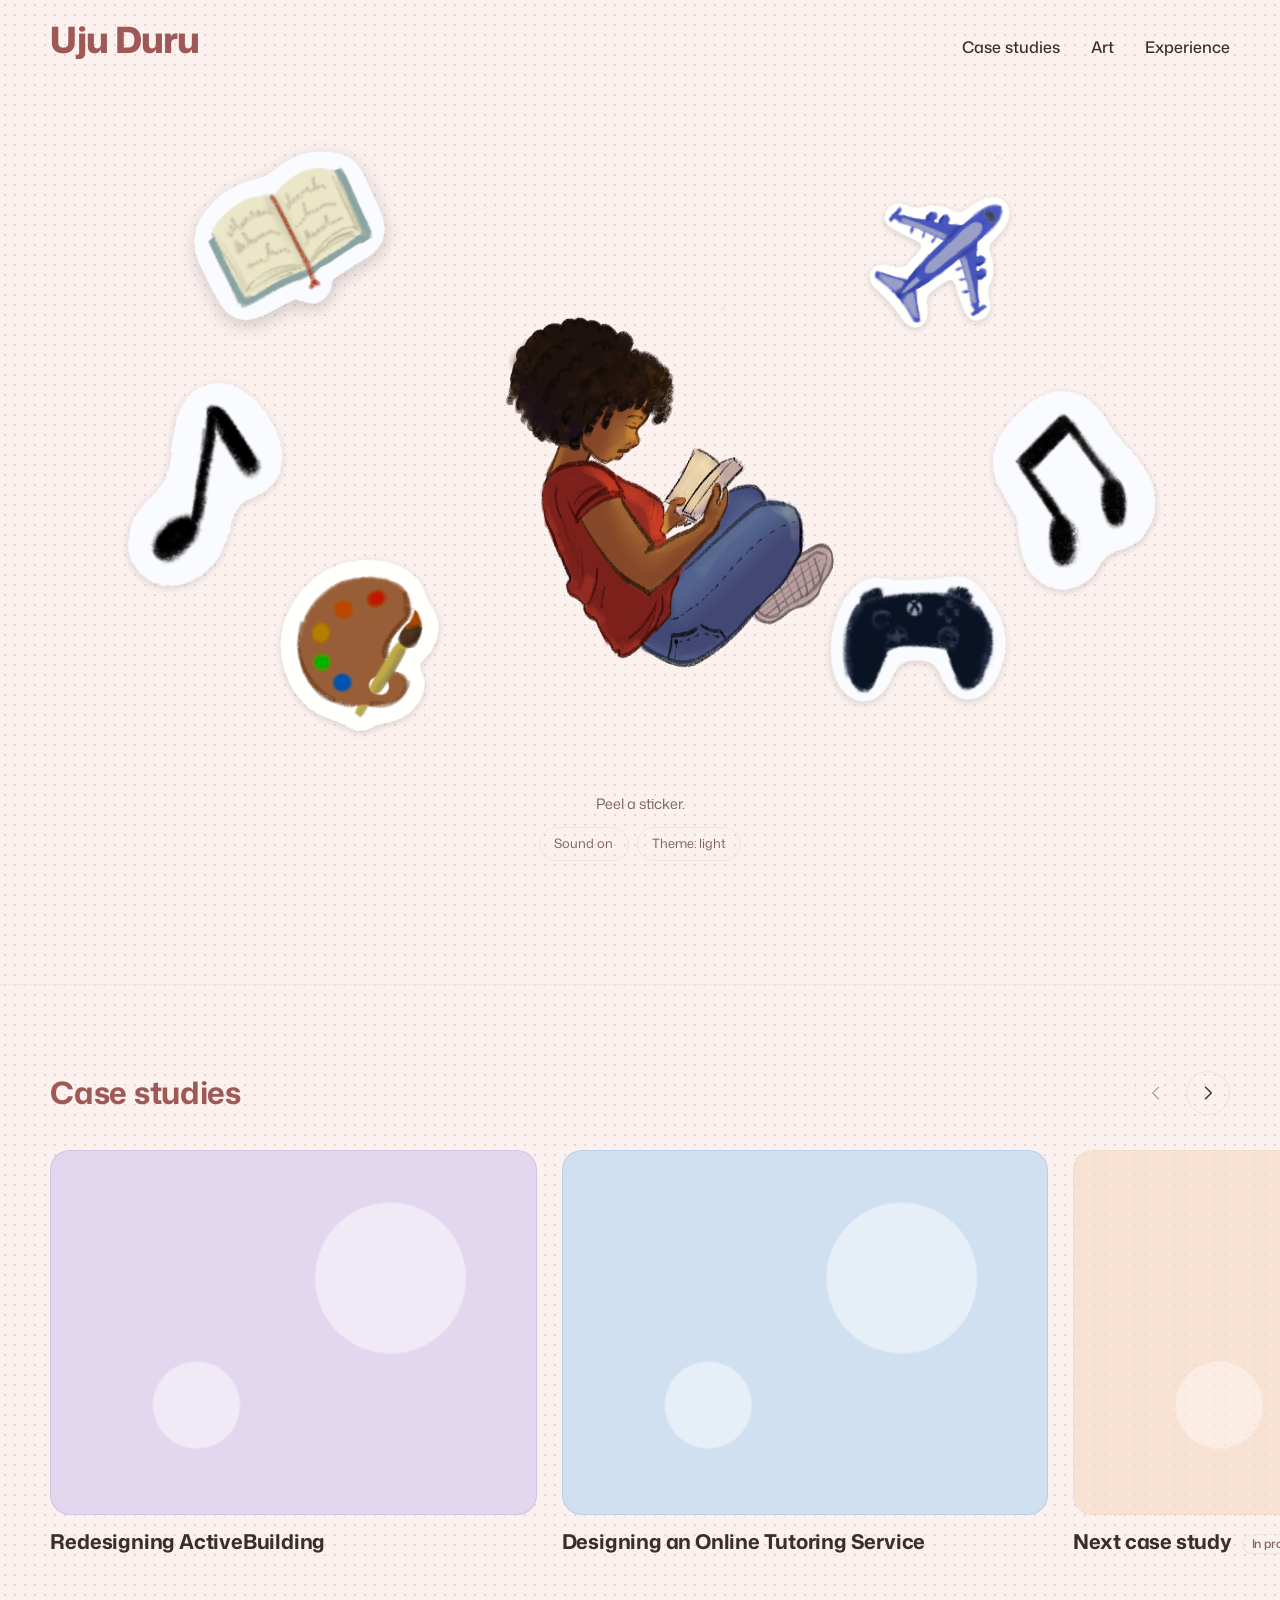
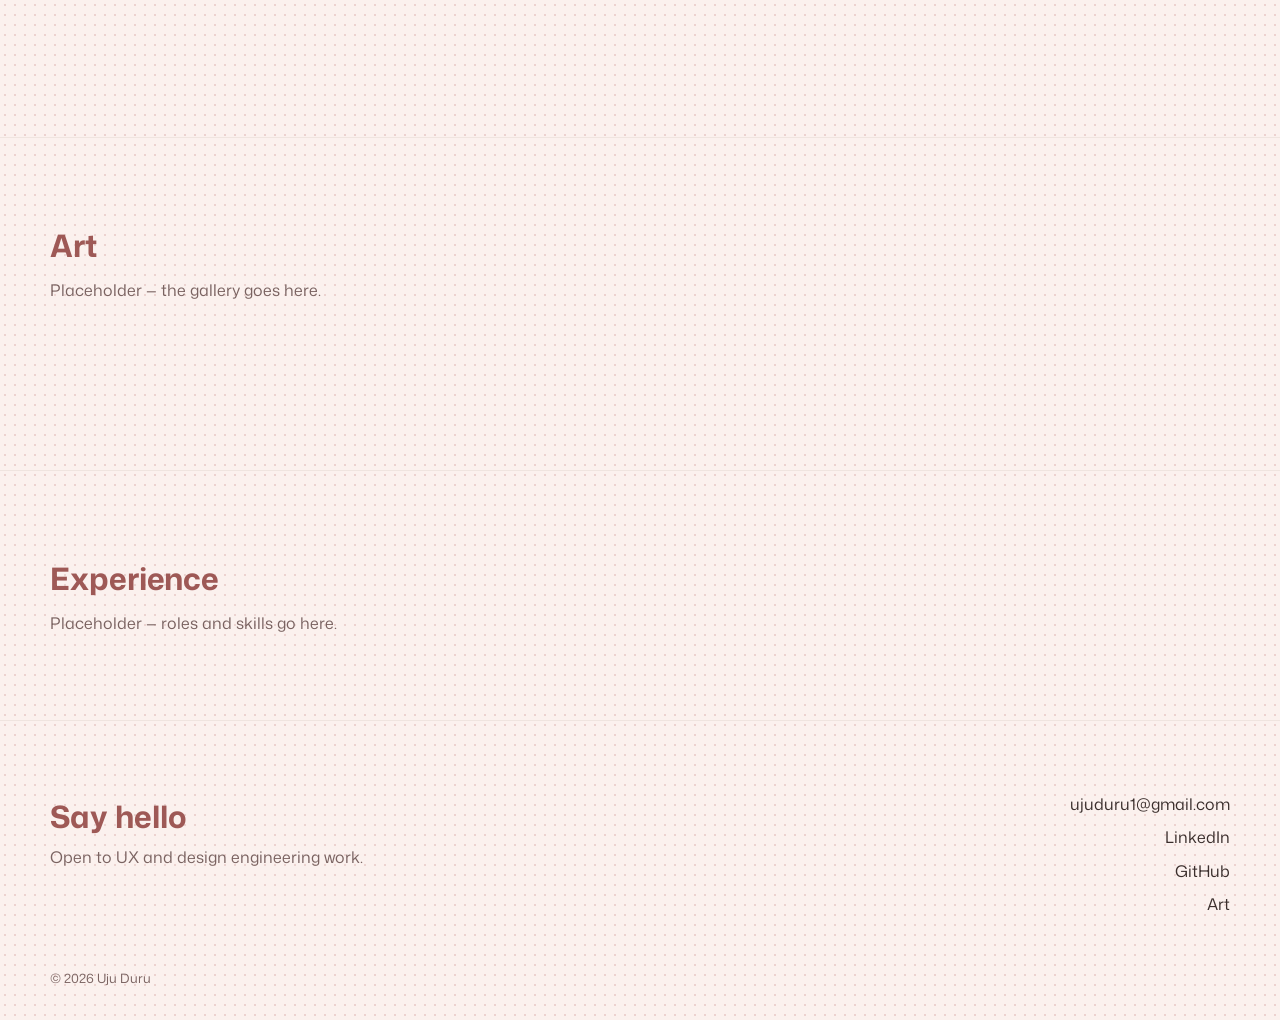
==== commit 0bede6b2: "Match the second redraw: wider arc, bigger figure Measured from the redraw and mirrored. The arc ope" ====
--- a/index.html
+++ b/index.html
@@ -31,7 +31,7 @@
         href="https://fonts.googleapis.com/css2?family=Mona+Sans:wght@400;500;700;800&display=swap">
 
   <!-- bump ?v= when you edit these, so browsers pick up the change -->
-  <link rel="stylesheet" href="css/style.css?v=37">
+  <link rel="stylesheet" href="css/style.css?v=39">
 
   <!-- Artwork can be .png or .svg. Try png, then svg, then show the word (or a blank cover).
        Defined here because images start loading before the body script runs. -->
@@ -77,61 +77,55 @@
            whole idea, so keep it if you restyle these. -->
       <div class="stage" id="stage">
         <figure class="me">
-          <img src="assets/me-in-bubble.png?v=37" alt="Uju, sitting cross-legged and reading"
-               onerror="pickFormat(this, 'assets/me-in-bubble.svg?v=37')">
+          <img src="assets/me-in-bubble.png?v=39" alt="Uju, sitting cross-legged and reading"
+               onerror="pickFormat(this, 'assets/me-in-bubble.svg?v=39')">
           <figcaption class="placeholder-note">assets/me-in-bubble.png</figcaption>
         </figure>
 
-        <button class="sticker" data-sound="reading" data-started
-                style="--x: 26.9%; --y: 19%; --size: clamp(77px, 38.72cqh, 426px); --tilt: -13deg">
-          <span class="sticker-inner">
-            <img class="sticker-art" src="assets/stickers/reading.png?v=37" alt=""
-                 onerror="pickFormat(this, 'assets/stickers/reading.svg?v=37')">
+        <button class="sticker" data-sound="reading" data-started>
+          <span class="sticker-inner">
+            <img class="sticker-art" src="assets/stickers/reading.png?v=39" alt=""
+                 onerror="pickFormat(this, 'assets/stickers/reading.svg?v=39')">
             <span class="sticker-shine" aria-hidden="true"></span>
             <span class="sticker-label">Reading</span>
           </span>
         </button>
-        <button class="sticker" data-sound="plane"
-                style="--x: 73.1%; --y: 19%; --size: clamp(44px, 22.00cqh, 242px); --tilt: 6deg">
-          <span class="sticker-inner">
-            <img class="sticker-art" src="assets/stickers/plane.png?v=37" alt=""
-                 onerror="pickFormat(this, 'assets/stickers/plane.svg?v=37')">
+        <button class="sticker" data-sound="plane">
+          <span class="sticker-inner">
+            <img class="sticker-art" src="assets/stickers/plane.png?v=39" alt=""
+                 onerror="pickFormat(this, 'assets/stickers/plane.svg?v=39')">
             <span class="sticker-shine" aria-hidden="true"></span>
             <span class="sticker-label">Travel</span>
           </span>
         </button>
-        <button class="sticker" data-sound="singing"
-                style="--x: 18.8%; --y: 53%; --size: clamp(44px, 22.00cqh, 242px); --tilt: 10deg">
-          <span class="sticker-inner">
-            <img class="sticker-art" src="assets/stickers/singing.png?v=37" alt=""
-                 onerror="pickFormat(this, 'assets/stickers/singing.svg?v=37')">
+        <button class="sticker" data-sound="singing">
+          <span class="sticker-inner">
+            <img class="sticker-art" src="assets/stickers/singing.png?v=39" alt=""
+                 onerror="pickFormat(this, 'assets/stickers/singing.svg?v=39')">
             <span class="sticker-shine" aria-hidden="true"></span>
             <span class="sticker-label">Singing</span>
           </span>
         </button>
-        <button class="sticker" data-sound="guitar"
-                style="--x: 81.2%; --y: 53%; --size: clamp(44px, 22.00cqh, 242px); --tilt: -15deg">
-          <span class="sticker-inner">
-            <img class="sticker-art" src="assets/stickers/guitar.png?v=37" alt=""
-                 onerror="pickFormat(this, 'assets/stickers/guitar.svg?v=37')">
+        <button class="sticker" data-sound="guitar">
+          <span class="sticker-inner">
+            <img class="sticker-art" src="assets/stickers/guitar.png?v=39" alt=""
+                 onerror="pickFormat(this, 'assets/stickers/guitar.svg?v=39')">
             <span class="sticker-shine" aria-hidden="true"></span>
             <span class="sticker-label">Guitar</span>
           </span>
         </button>
-        <button class="sticker" data-sound="drawing"
-                style="--x: 28.9%; --y: 80.5%; --size: clamp(44px, 22.00cqh, 242px); --tilt: -4deg">
-          <span class="sticker-inner">
-            <img class="sticker-art" src="assets/stickers/drawing.png?v=37" alt=""
-                 onerror="pickFormat(this, 'assets/stickers/drawing.svg?v=37')">
+        <button class="sticker" data-sound="drawing">
+          <span class="sticker-inner">
+            <img class="sticker-art" src="assets/stickers/drawing.png?v=39" alt=""
+                 onerror="pickFormat(this, 'assets/stickers/drawing.svg?v=39')">
             <span class="sticker-shine" aria-hidden="true"></span>
             <span class="sticker-label">Drawing</span>
           </span>
         </button>
-        <button class="sticker" data-sound="games"
-                style="--x: 71.1%; --y: 80.5%; --size: clamp(52px, 26.18cqh, 288px); --tilt: 12deg">
-          <span class="sticker-inner">
-            <img class="sticker-art" src="assets/stickers/games.png?v=37" alt=""
-                 onerror="pickFormat(this, 'assets/stickers/games.svg?v=37')">
+        <button class="sticker" data-sound="games">
+          <span class="sticker-inner">
+            <img class="sticker-art" src="assets/stickers/games.png?v=39" alt=""
+                 onerror="pickFormat(this, 'assets/stickers/games.svg?v=39')">
             <span class="sticker-shine" aria-hidden="true"></span>
             <span class="sticker-label">Games</span>
           </span>
@@ -233,8 +227,8 @@
     <p class="footer-fine">© <span id="year">2026</span> Uju Duru</p>
   </footer>
 
-  <script src="js/site.js?v=37"></script>
-  <script src="js/stickers.js?v=37"></script>
-  <script src="js/carousel.js?v=37"></script>
+  <script src="js/site.js?v=39"></script>
+  <script src="js/stickers.js?v=39"></script>
+  <script src="js/carousel.js?v=39"></script>
 </body>
 </html>
--- a/css/style.css
+++ b/css/style.css
@@ -207,9 +207,9 @@
      width right of the box centre. Nudging left by that much balances the gap
      to the stickers on each side. */
   translate: -57.9% -50%;
-  height: 64%;
+  height: 71%;
   width: auto;
-  max-width: 52%;
+  max-width: 56%;
   margin: 0;
 }
 .me img { height: 100%; width: auto; object-fit: contain; }
@@ -225,6 +225,25 @@
   display: block;
   font-size: 0.8rem;
   color: var(--ink-soft);
+}
+
+/* ---------- Sticker placement ----------
+   Kept here rather than inline so the mobile block below can
+   override it; inline styles would win over any media query. */
+.sticker[data-sound="reading"] { --x: 23.9%; --y: 18.3%; --tilt: -13deg; --size: clamp(88px, 44.00cqh, 484px); }
+.sticker[data-sound="singing"] { --x: 13.8%; --y: 52.1%; --tilt: 10deg; --size: clamp(50px, 25.00cqh, 275px); }
+.sticker[data-sound="drawing"] { --x: 26.3%; --y: 80.6%; --tilt: -4deg; --size: clamp(50px, 25.00cqh, 275px); }
+.sticker[data-sound="plane"] { --x: 76.1%; --y: 18.3%; --tilt: 6deg; --size: clamp(50px, 25.00cqh, 275px); }
+.sticker[data-sound="guitar"] { --x: 86.2%; --y: 52.1%; --tilt: -15deg; --size: clamp(50px, 25.00cqh, 275px); }
+.sticker[data-sound="games"] { --x: 73.7%; --y: 80.6%; --tilt: 12deg; --size: clamp(60px, 29.75cqh, 327px); }
+
+@media (max-width: 560px) {
+  .sticker[data-sound="reading"] { --x: 29%; --size: clamp(67px, 33.44cqh, 368px); }
+  .sticker[data-sound="singing"] { --x: 17%; --size: clamp(38px, 19.00cqh, 209px); }
+  .sticker[data-sound="drawing"] { --x: 27%; --size: clamp(38px, 19.00cqh, 209px); }
+  .sticker[data-sound="plane"] { --x: 71%; --size: clamp(38px, 19.00cqh, 209px); }
+  .sticker[data-sound="guitar"] { --x: 83%; --size: clamp(38px, 19.00cqh, 209px); }
+  .sticker[data-sound="games"] { --x: 73%; --size: clamp(45px, 22.61cqh, 249px); }
 }
 
 /* ---------- Stickers ---------- */
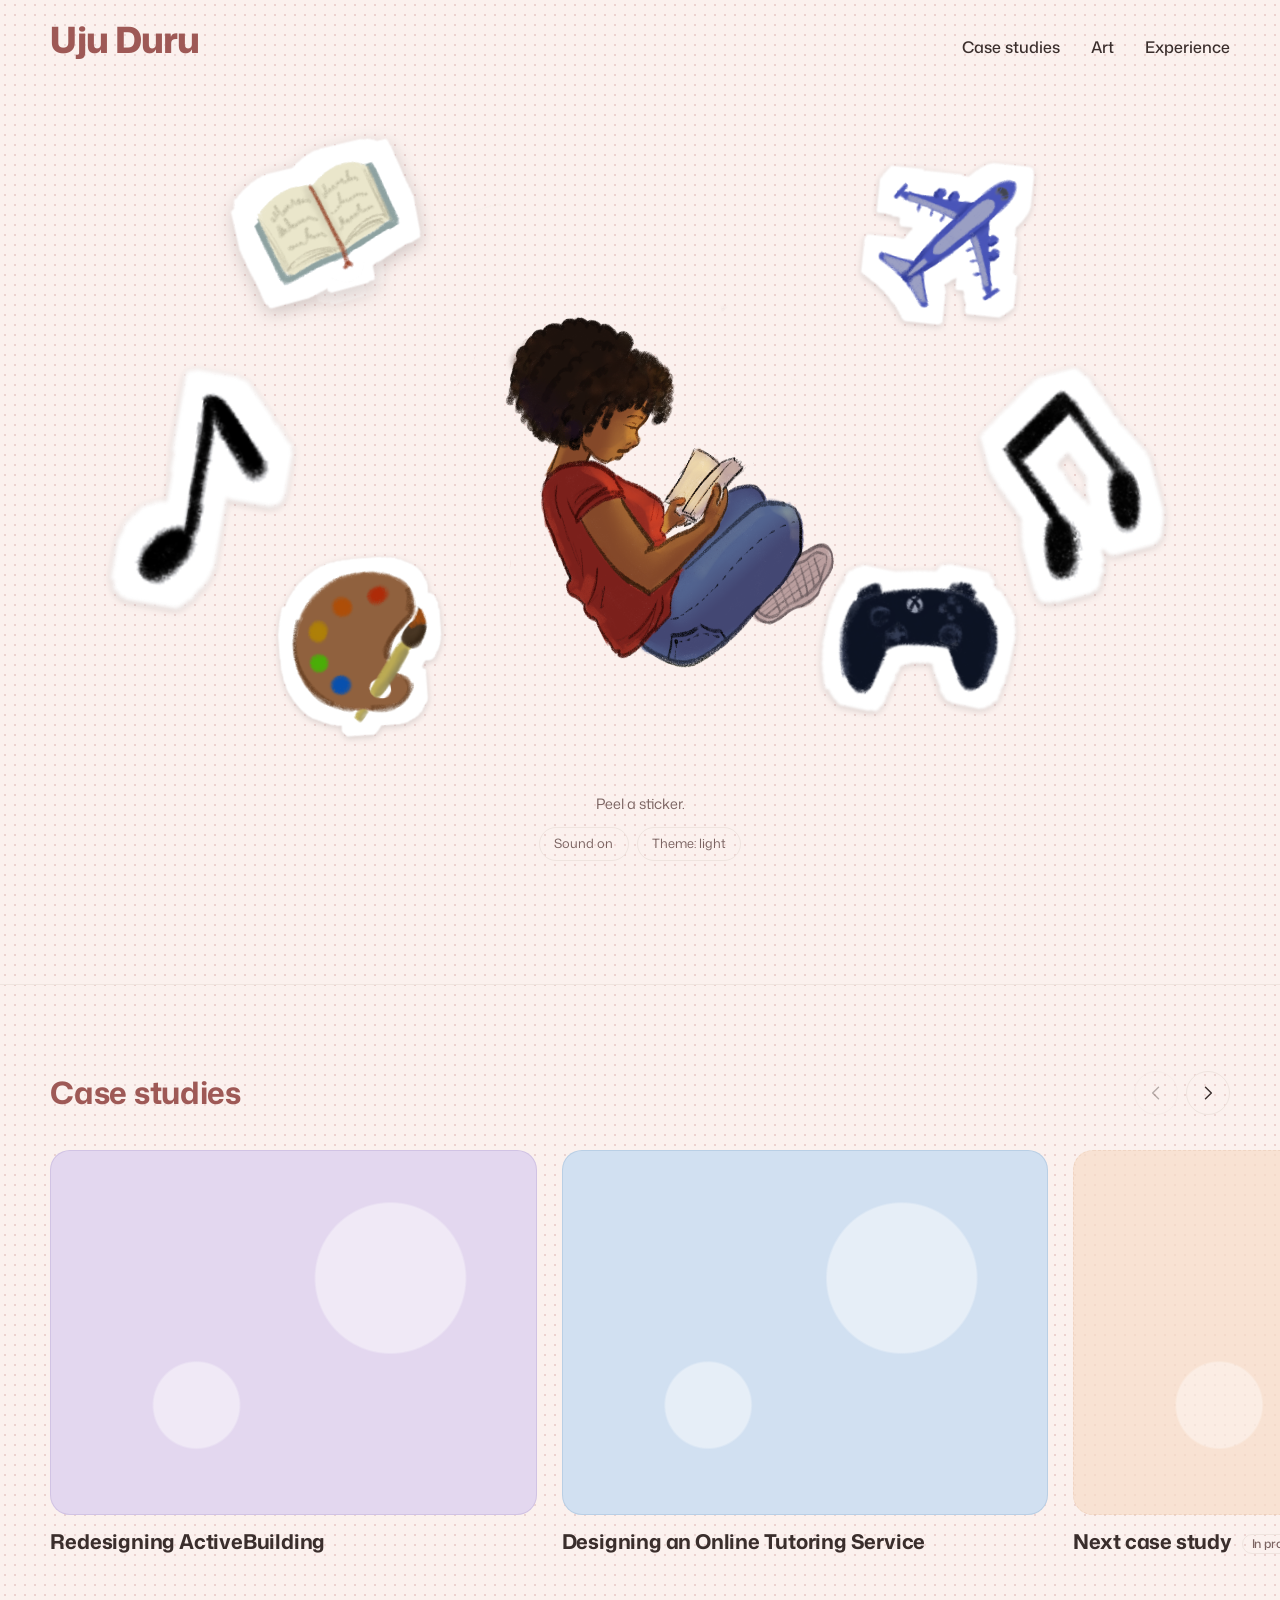
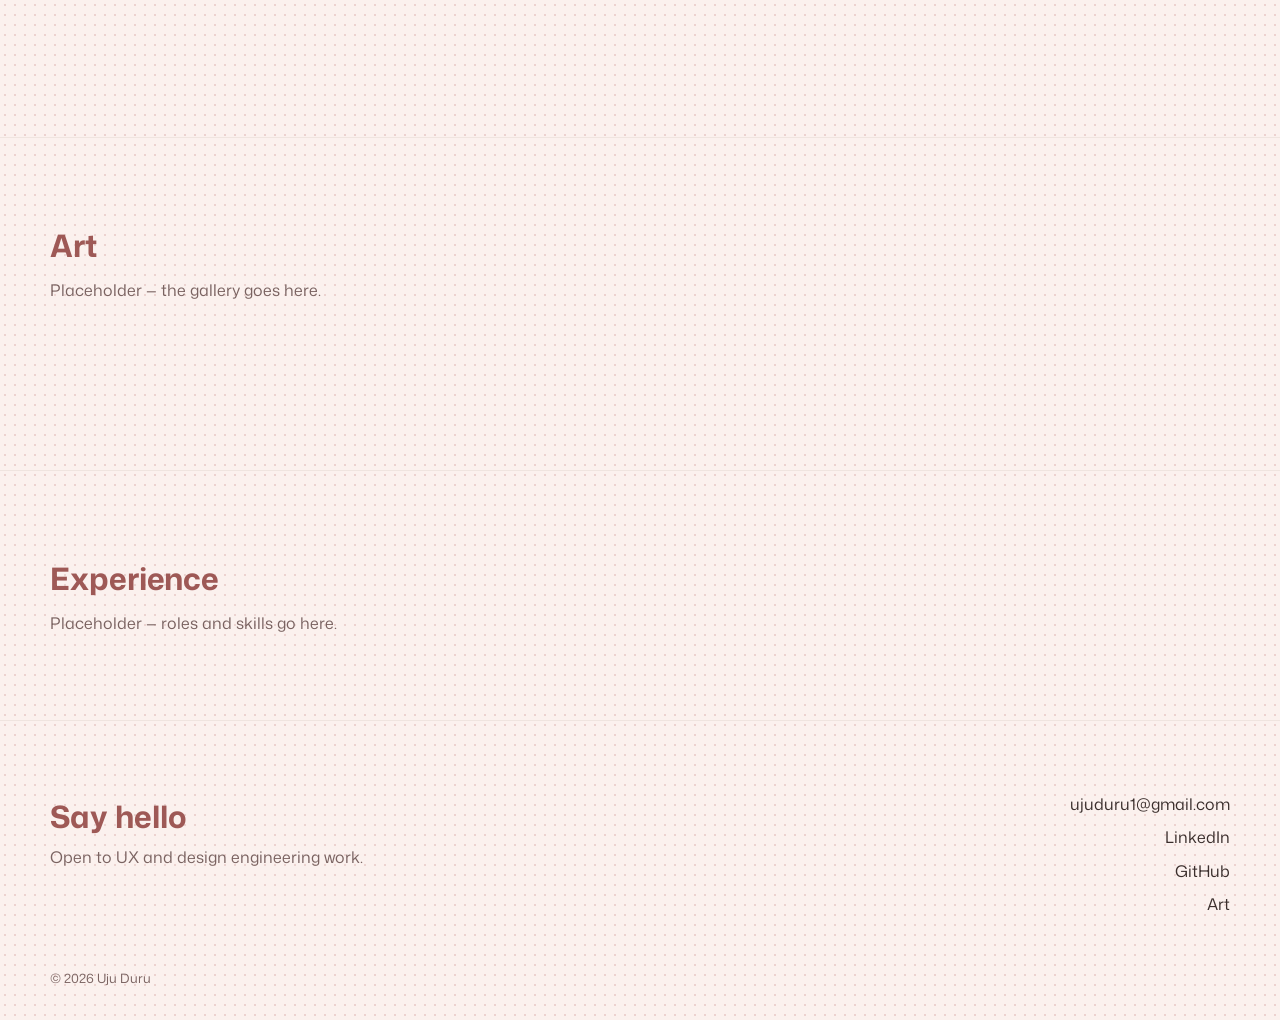
==== commit 905bcf9a: "Regenerate every die cut at one uniform width The borders were drawn by hand at six different scales" ====
--- a/index.html
+++ b/index.html
@@ -31,7 +31,7 @@
         href="https://fonts.googleapis.com/css2?family=Mona+Sans:wght@400;500;700;800&display=swap">
 
   <!-- bump ?v= when you edit these, so browsers pick up the change -->
-  <link rel="stylesheet" href="css/style.css?v=39">
+  <link rel="stylesheet" href="css/style.css?v=40">
 
   <!-- Artwork can be .png or .svg. Try png, then svg, then show the word (or a blank cover).
        Defined here because images start loading before the body script runs. -->
@@ -77,55 +77,55 @@
            whole idea, so keep it if you restyle these. -->
       <div class="stage" id="stage">
         <figure class="me">
-          <img src="assets/me-in-bubble.png?v=39" alt="Uju, sitting cross-legged and reading"
-               onerror="pickFormat(this, 'assets/me-in-bubble.svg?v=39')">
+          <img src="assets/me-in-bubble.png?v=40" alt="Uju, sitting cross-legged and reading"
+               onerror="pickFormat(this, 'assets/me-in-bubble.svg?v=40')">
           <figcaption class="placeholder-note">assets/me-in-bubble.png</figcaption>
         </figure>
 
         <button class="sticker" data-sound="reading" data-started>
           <span class="sticker-inner">
-            <img class="sticker-art" src="assets/stickers/reading.png?v=39" alt=""
-                 onerror="pickFormat(this, 'assets/stickers/reading.svg?v=39')">
+            <img class="sticker-art" src="assets/stickers/reading.png?v=40" alt=""
+                 onerror="pickFormat(this, 'assets/stickers/reading.svg?v=40')">
             <span class="sticker-shine" aria-hidden="true"></span>
             <span class="sticker-label">Reading</span>
           </span>
         </button>
         <button class="sticker" data-sound="plane">
           <span class="sticker-inner">
-            <img class="sticker-art" src="assets/stickers/plane.png?v=39" alt=""
-                 onerror="pickFormat(this, 'assets/stickers/plane.svg?v=39')">
+            <img class="sticker-art" src="assets/stickers/plane.png?v=40" alt=""
+                 onerror="pickFormat(this, 'assets/stickers/plane.svg?v=40')">
             <span class="sticker-shine" aria-hidden="true"></span>
             <span class="sticker-label">Travel</span>
           </span>
         </button>
         <button class="sticker" data-sound="singing">
           <span class="sticker-inner">
-            <img class="sticker-art" src="assets/stickers/singing.png?v=39" alt=""
-                 onerror="pickFormat(this, 'assets/stickers/singing.svg?v=39')">
+            <img class="sticker-art" src="assets/stickers/singing.png?v=40" alt=""
+                 onerror="pickFormat(this, 'assets/stickers/singing.svg?v=40')">
             <span class="sticker-shine" aria-hidden="true"></span>
             <span class="sticker-label">Singing</span>
           </span>
         </button>
         <button class="sticker" data-sound="guitar">
           <span class="sticker-inner">
-            <img class="sticker-art" src="assets/stickers/guitar.png?v=39" alt=""
-                 onerror="pickFormat(this, 'assets/stickers/guitar.svg?v=39')">
+            <img class="sticker-art" src="assets/stickers/guitar.png?v=40" alt=""
+                 onerror="pickFormat(this, 'assets/stickers/guitar.svg?v=40')">
             <span class="sticker-shine" aria-hidden="true"></span>
             <span class="sticker-label">Guitar</span>
           </span>
         </button>
         <button class="sticker" data-sound="drawing">
           <span class="sticker-inner">
-            <img class="sticker-art" src="assets/stickers/drawing.png?v=39" alt=""
-                 onerror="pickFormat(this, 'assets/stickers/drawing.svg?v=39')">
+            <img class="sticker-art" src="assets/stickers/drawing.png?v=40" alt=""
+                 onerror="pickFormat(this, 'assets/stickers/drawing.svg?v=40')">
             <span class="sticker-shine" aria-hidden="true"></span>
             <span class="sticker-label">Drawing</span>
           </span>
         </button>
         <button class="sticker" data-sound="games">
           <span class="sticker-inner">
-            <img class="sticker-art" src="assets/stickers/games.png?v=39" alt=""
-                 onerror="pickFormat(this, 'assets/stickers/games.svg?v=39')">
+            <img class="sticker-art" src="assets/stickers/games.png?v=40" alt=""
+                 onerror="pickFormat(this, 'assets/stickers/games.svg?v=40')">
             <span class="sticker-shine" aria-hidden="true"></span>
             <span class="sticker-label">Games</span>
           </span>
@@ -227,8 +227,8 @@
     <p class="footer-fine">© <span id="year">2026</span> Uju Duru</p>
   </footer>
 
-  <script src="js/site.js?v=39"></script>
-  <script src="js/stickers.js?v=39"></script>
-  <script src="js/carousel.js?v=39"></script>
+  <script src="js/site.js?v=40"></script>
+  <script src="js/stickers.js?v=40"></script>
+  <script src="js/carousel.js?v=40"></script>
 </body>
 </html>
--- a/css/style.css
+++ b/css/style.css
@@ -229,21 +229,23 @@
 
 /* ---------- Sticker placement ----------
    Kept here rather than inline so the mobile block below can
-   override it; inline styles would win over any media query. */
-.sticker[data-sound="reading"] { --x: 23.9%; --y: 18.3%; --tilt: -13deg; --size: clamp(88px, 44.00cqh, 484px); }
+   override it; inline styles would win over any media query.
+   --size drives the LONGEST edge, so a wide drawing needs a bigger
+   box to end up the same height as a tall one. */
+.sticker[data-sound="reading"] { --x: 23.9%; --y: 18.3%; --tilt: -13deg; --size: clamp(58px, 29.17cqh, 321px); }
 .sticker[data-sound="singing"] { --x: 13.8%; --y: 52.1%; --tilt: 10deg; --size: clamp(50px, 25.00cqh, 275px); }
 .sticker[data-sound="drawing"] { --x: 26.3%; --y: 80.6%; --tilt: -4deg; --size: clamp(50px, 25.00cqh, 275px); }
 .sticker[data-sound="plane"] { --x: 76.1%; --y: 18.3%; --tilt: 6deg; --size: clamp(50px, 25.00cqh, 275px); }
 .sticker[data-sound="guitar"] { --x: 86.2%; --y: 52.1%; --tilt: -15deg; --size: clamp(50px, 25.00cqh, 275px); }
-.sticker[data-sound="games"] { --x: 73.7%; --y: 80.6%; --tilt: 12deg; --size: clamp(60px, 29.75cqh, 327px); }
+.sticker[data-sound="games"] { --x: 73.7%; --y: 80.6%; --tilt: 12deg; --size: clamp(58px, 29.09cqh, 320px); }
 
 @media (max-width: 560px) {
-  .sticker[data-sound="reading"] { --x: 29%; --size: clamp(67px, 33.44cqh, 368px); }
+  .sticker[data-sound="reading"] { --x: 29%; --size: clamp(44px, 22.17cqh, 244px); }
   .sticker[data-sound="singing"] { --x: 17%; --size: clamp(38px, 19.00cqh, 209px); }
   .sticker[data-sound="drawing"] { --x: 27%; --size: clamp(38px, 19.00cqh, 209px); }
   .sticker[data-sound="plane"] { --x: 71%; --size: clamp(38px, 19.00cqh, 209px); }
   .sticker[data-sound="guitar"] { --x: 83%; --size: clamp(38px, 19.00cqh, 209px); }
-  .sticker[data-sound="games"] { --x: 73%; --size: clamp(45px, 22.61cqh, 249px); }
+  .sticker[data-sound="games"] { --x: 73%; --size: clamp(44px, 22.11cqh, 243px); }
 }
 
 /* ---------- Stickers ---------- */
